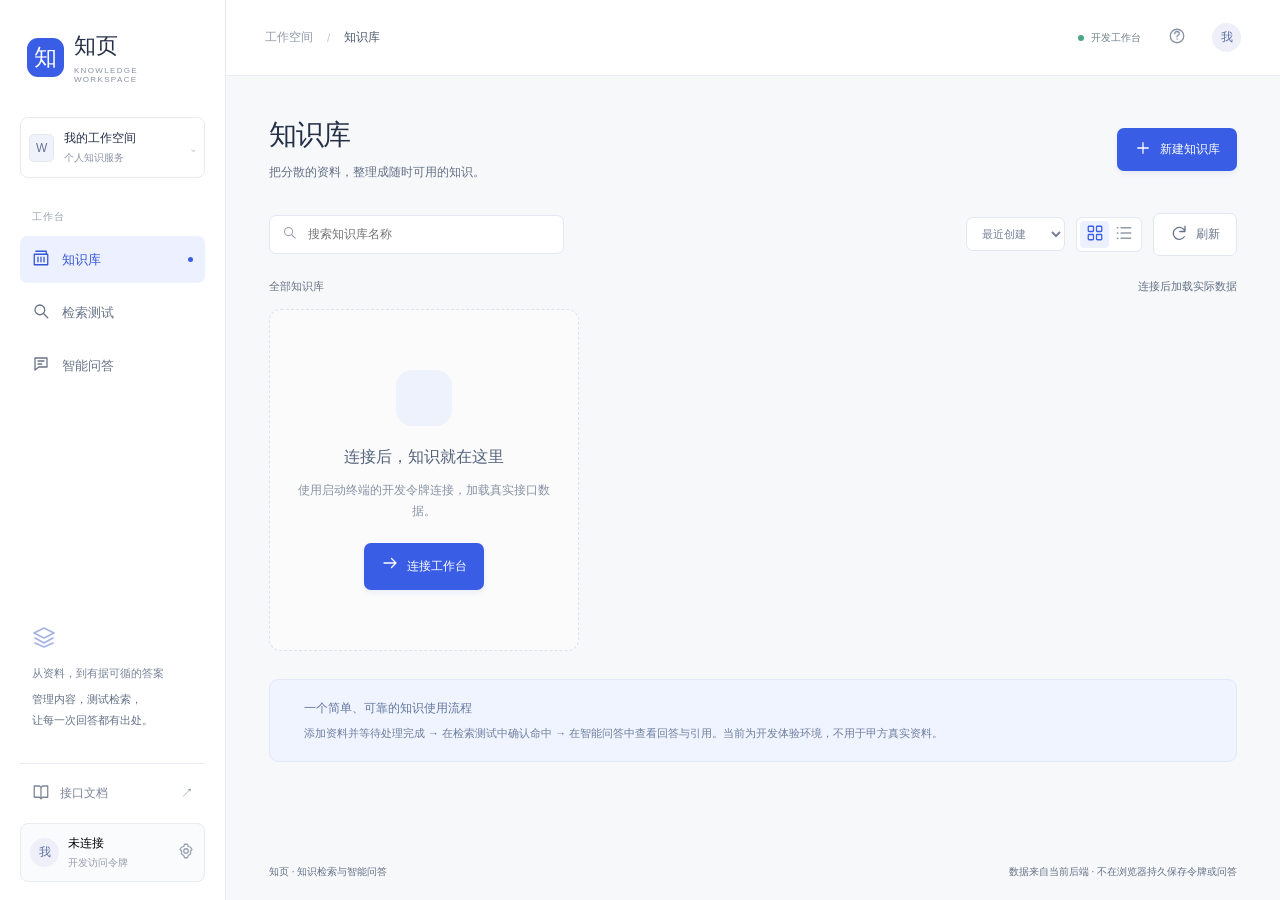
==== frontend/index.html @ 5c9e54ae "feat(infra): 交付真实模型本地体验与浏览器工作台 贯通隔离 API、独立 Worker、真实及离线模型模式和一键启动；复用现有 REST 提供轻量同源前端。锁定开发环境并增加完整性检查、进" ====
<!doctype html>
<html lang="zh-CN">
<head>
  <meta charset="utf-8">
  <meta name="viewport" content="width=device-width, initial-scale=1">
  <meta http-equiv="Content-Security-Policy" content="default-src 'self'; script-src 'self'; style-src 'self'; connect-src 'self'; img-src 'self' data:; object-src 'none'; base-uri 'none'; form-action 'self'">
  <title>知页 · 知识工作台</title>
  <link rel="stylesheet" href="./style.css">
  <script type="module" src="./app.mjs"></script>
</head>
<body>
  <a class="skip" href="#content">跳到主要内容</a>
  <aside class="sidebar">
    <a class="brand" href="#knowledge"><span class="brand-mark">知</span><span>知页<span class="brand-en">KNOWLEDGE WORKSPACE</span></span></a>
    <div class="workspace"><span class="workspace-mark">W</span><div>我的工作空间<small>个人知识服务</small></div><span class="workspace-arrow">⌄</span></div>
    <div class="nav-label">工作台</div>
    <nav aria-label="主导航">
      <button data-page="knowledge" class="nav-item active"><span data-icon="library"></span>知识库<span class="nav-dot"></span></button>
      <button data-page="search" class="nav-item"><span data-icon="search"></span>检索测试</button>
      <button data-page="chat" class="nav-item"><span data-icon="chat"></span>智能问答</button>
    </nav>
    <div class="sidebar-note"><span data-icon="layers"></span><strong>从资料，到有据可循的答案</strong><p>管理内容，测试检索，<br>让每一次回答都有出处。</p></div>
    <div class="sidebar-bottom"><a href="/docs" target="_blank" rel="noreferrer"><span data-icon="book"></span>接口文档<span>↗</span></a><button id="connection" class="account"><span class="avatar">我</span><span><strong id="connection-label">未连接</strong><small>开发访问令牌</small></span><span data-icon="settings"></span></button></div>
  </aside>
  <div class="shell">
    <header class="topbar"><div class="breadcrumb">工作空间<span>/</span><strong id="breadcrumb">知识库</strong></div><div class="topbar-right"><span class="dev-pill"><i></i>开发工作台</span><button id="help" class="icon-button" aria-label="使用说明"><span data-icon="help"></span></button><button id="top-connection" class="top-avatar" type="button" aria-label="连接或断开工作台">我</button></div></header>
    <main id="content" tabindex="-1"></main>
    <footer class="footer">知页 · 知识检索与智能问答<span>数据来自当前后端 · 不在浏览器持久保存令牌或问答</span></footer>
  </div>
  <div id="notice" role="status" aria-live="polite" hidden></div>
  <dialog id="connection-dialog" class="modal">
    <form id="connection-form"><div class="modal-heading"><span class="small-mark">知</span><button type="button" class="icon-button" data-close aria-label="关闭连接窗口">×</button></div><h2>连接你的知识工作台</h2><p class="muted">沿用后端开发令牌，不创建账号或新的身份。</p><label for="token">开发访问令牌</label><input id="token" type="password" autocomplete="off" placeholder="粘贴访问令牌，不含 Bearer 前缀" required><p class="field-hint">在启动终端输入 <code>/token</code> 获取本次开发令牌。令牌仅存在页面内存中，刷新后需重新连接。</p><p id="connect-error" class="error-text" role="alert"></p><button class="primary full" id="connect-submit">连接工作台<span>→</span></button><div class="security-note"><span data-icon="shield"></span>仅连接同源 API，不向其他网站传递令牌。</div></form>
  </dialog>
  <dialog id="action-dialog" class="modal"><form id="action-form"><div class="modal-heading"><h2 id="action-title"></h2><button type="button" data-close class="icon-button" aria-label="关闭操作窗口">×</button></div><p id="action-description" class="muted"></p><label for="action-input" id="action-label">知识库名称</label><input id="action-input" maxlength="200" autocomplete="off"><p id="action-error" role="alert" class="error-text"></p><div class="modal-actions"><button type="button" data-close class="secondary">取消</button><button id="action-submit" class="primary">确认</button></div></form></dialog>
  <dialog id="source-dialog" class="source-drawer"><header><div><span class="eyebrow">SOURCE EVIDENCE</span><h2>引用原文</h2></div><button type="button" class="icon-button" data-close aria-label="关闭引用原文">×</button></header><div id="source-content"></div></dialog>
</body>
</html>
---- frontend/style.css ----
:root{
  font-family:Inter,"Segoe UI","Microsoft YaHei",sans-serif;
  color:#253047;
  background:#f7f8fa;
  font-synthesis:none;
  --blue:#395de5;
  --muted:#647085;
  --line:#e8ebf1;
  --white:#fff;
  --radius:12px
}
*{
  box-sizing:border-box
}
body{
  margin:0;
  font-size:14px
}
button,input,textarea,select{
  font:inherit
}
button,a,input,select,textarea{
  -webkit-tap-highlight-color:transparent
}
button,a{
  touch-action:manipulation
}
button{
  cursor:pointer
}
button:disabled{
  cursor:not-allowed;
  opacity:.5
}
button{
  display:inline-flex;
  align-items:center;
  justify-content:center;
  gap:8px
}
button svg,a svg{
  width:18px;
  height:18px;
  flex-shrink:0
}
a{
  color:inherit;
  text-decoration:none
}
button:focus-visible,a:focus-visible,input:focus-visible,textarea:focus-visible,select:focus-visible{
  outline:3px solid #94aaff;
  outline-offset:3px
}
svg{
  stroke:currentColor;
  stroke-width:1.7;
  fill:none;
  stroke-linecap:round;
  stroke-linejoin:round
}
h1,h2,h3,p{
  margin-top:0
}
h1{
  font-size:28px;
  letter-spacing:-1px;
  line-height:1.4;
  margin-bottom:8px;
  font-weight:650
}
h2{
  font-size:21px;
  letter-spacing:-.4px
}
h3{
  font-size:16px;
  font-weight:600
}
small{
  font-size:12px
}
.muted{
  color:var(--muted);
  line-height:1.8
}
.eyebrow{
  color:#8b95a8;
  font-size:10px;
  letter-spacing:2px;
  font-weight:600
}
.sidebar{
  width:226px;
  position:fixed;
  inset:0 auto 0 0;
  background:#fff;
  border-right:1px solid var(--line);
  padding:31px 20px 18px;
  display:flex;
  flex-direction:column;
  z-index:3
}
.brand{
  display:flex;
  gap:10px;
  align-items:center;
  font-size:22px;
  font-weight:650;
  margin:0 7px 33px
}
.brand-mark,.small-mark{
  background:var(--blue);
  color:white;
  border-radius:11px;
  width:39px;
  height:39px;
  display:grid;
  place-items:center;
  font-size:23px
}
.brand-en{
  display:block;
  font-size:8px;
  letter-spacing:1.35px;
  color:#8992a3;
  margin-top:5px;
  font-weight:500
}
.workspace{
  display:flex;
  gap:10px;
  align-items:center;
  padding:12px 8px;
  border:1px solid var(--line);
  border-radius:8px;
  margin-bottom:32px;
  font-size:12px
}
.workspace-mark{
  background:#f0f2fb;
  border:1px solid #e5e8f2;
  padding:6px;
  color:#697596;
  border-radius:5px;
  font-size:12px
}
.workspace small{
  display:block;
  color:#8a93a3;
  font-size:10px;
  margin-top:4px
}
.workspace-arrow{
  margin-left:auto;
  color:#a0a7b4
}
.nav-label{
  color:#9ba2b0;
  font-size:10px;
  letter-spacing:1px;
  padding:0 12px;
  margin-bottom:12px
}
.nav-item{
  border:0;
  background:transparent;
  width:100%;
  justify-content:flex-start;
  color:#687287;
  border-radius:7px;
  padding:13px 12px;
  margin-bottom:6px;
  font-size:13px;
  gap:12px
}
.nav-item.active{
  background:#edf1ff;
  color:#3455d8;
  font-weight:600
}
.nav-item:hover{
  background:#f2f4fa
}
.nav-dot{
  margin-left:auto;
  width:5px;
  height:5px;
  border-radius:50%;
  background:var(--blue)
}
.nav-item:not(.active) .nav-dot{
  display:none
}
.sidebar-note{
  margin-top:auto;
  padding:25px 12px 32px;
  border-bottom:1px solid var(--line);
  color:#758197
}
.sidebar-note>span{
  display:block;
  color:#a4b3e4;
  margin-bottom:12px
}
.sidebar-note svg{
  width:24px;
  height:24px
}
.sidebar-note strong{
  font-size:11px;
  font-weight:500
}
.sidebar-note p{
  font-size:11px;
  line-height:1.9;
  margin:8px 0 0;
  color:#98a0af
}
.sidebar-bottom>a{
  display:flex;
  align-items:center;
  gap:10px;
  padding:19px 12px;
  font-size:12px;
  color:#7b8496
}
.sidebar-bottom>a>span:last-child{
  margin-left:auto
}
.account{
  border:1px solid var(--line);
  background:#fafbfc;
  border-radius:8px;
  width:100%;
  padding:11px 9px;
  gap:9px;
  text-align:left
}
.avatar,.top-avatar{
  width:29px;
  height:29px;
  border-radius:50%;
  background:#eeeff9;
  color:#6272a2;
  display:grid;
  place-items:center;
  font-size:12px
}
.account strong{
  display:block;
  font-size:12px;
  font-weight:500
}
.account small{
  display:block;
  font-size:10px;
  color:#969eac;
  margin-top:4px
}
.account>span:last-child{
  color:#98a1b1;
  margin-left:auto
}
.shell{
  margin-left:226px;
  min-height:100vh;
  display:flex;
  flex-direction:column
}
.topbar{
  height:76px;
  background:#fff;
  border-bottom:1px solid var(--line);
  display:flex;
  align-items:center;
  justify-content:space-between;
  padding:0 39px
}
.breadcrumb{
  display:flex;
  align-items:center;
  gap:14px;
  font-size:12px;
  color:#929aa9
}
.breadcrumb>span{
  color:#c3c9d2
}
.breadcrumb strong{
  font-weight:500;
  color:#4f5b70
}
.topbar-right{
  display:flex;
  align-items:center;
  gap:19px
}
.dev-pill{
  display:flex;
  align-items:center;
  gap:7px;
  font-size:10px;
  color:#71808a
}
.dev-pill i{
  height:6px;
  width:6px;
  background:#4ca587;
  border-radius:50%
}
.icon-button{
  border:0;
  background:transparent;
  width:33px;
  height:33px;
  border-radius:7px;
  color:#8490a3;
  font-size:23px
}
.icon-button:hover{
  background:#f1f3f9
}
#content{
  padding:39px 43px 30px;
  flex:1;
  min-width:0;
  outline:0
}
.footer{
  padding:17px 43px 21px;
  color:#a0a7b4;
  font-size:10px;
  display:flex;
  justify-content:space-between;
  gap:10px
}
.page-heading{
  display:flex;
  align-items:center;
  justify-content:space-between;
  gap:20px;
  margin-bottom:29px
}
.page-heading .muted{
  font-size:12px;
  margin:0
}
.primary,.secondary,.danger{
  border:1px solid transparent;
  border-radius:7px;
  padding:10px 16px;
  font-size:12px;
  font-weight:500;
  min-height:39px;
  white-space:nowrap
}
.primary{
  background:var(--blue);
  color:white;
  box-shadow:0 3px 5px #2e4cc212
}
.primary:hover{
  background:#294ad1
}
.secondary{
  background:white;
  border-color:#e2e6ef;
  color:#66718a
}
.secondary:hover{
  background:#f7f9fc
}
.danger{
  background:#c84343;
  color:white
}
.full{
  width:100%;
  justify-content:space-between
}
.toolbar{
  display:flex;
  align-items:center;
  gap:11px;
  margin-bottom:23px
}
.search-input{
  display:flex;
  align-items:center;
  gap:9px;
  background:white;
  border:1px solid #e3e7ef;
  border-radius:7px;
  padding:0 12px;
  height:39px;
  width:295px;
  color:#99a1b1
}
.search-input svg{
  width:15px;
  height:15px
}
.search-input input{
  border:0;
  outline:0;
  min-width:0;
  width:100%;
  font-size:12px;
  background:transparent;
  color:#33415b
}
.toolbar select{
  border:1px solid #e3e7ef;
  border-radius:7px;
  background:white;
  color:#798398;
  padding:9px 11px;
  font-size:11px
}
.toolbar-spacer{
  flex:1
}
.view-toggle{
  display:flex;
  background:white;
  border:1px solid #e4e8f0;
  border-radius:6px;
  padding:3px
}
.view-toggle button{
  border:0;
  background:transparent;
  border-radius:4px;
  color:#929baa;
  width:29px;
  height:27px
}
.view-toggle button.active{
  color:var(--blue);
  background:#edf1ff
}
.section-caption{
  display:flex;
  justify-content:space-between;
  font-size:11px;
  color:#9aa2af;
  margin-bottom:15px
}
.section-caption strong{
  font-weight:500;
  color:#6a7486
}
.card-grid{
  display:grid;
  grid-template-columns:repeat(3,minmax(0,1fr));
  gap:19px
}
.kb-card{
  background:#fff;
  border:1px solid #e5e8f0;
  border-radius:var(--radius);
  padding:22px 23px 16px;
  min-height:217px;
  transition:box-shadow .15s,border-color .15s;
  position:relative
}
.kb-card:hover{
  border-color:#bbc9f2;
  box-shadow:0 6px 20px #27395706
}
.card-top{
  display:flex;
  justify-content:space-between;
  margin-bottom:20px
}
.library-icon{
  display:grid;
  place-items:center;
  width:43px;
  height:43px;
  border-radius:11px;
  background:#edf2ff;
  color:#5575d9
}
.library-icon svg{
  width:22px;
  height:22px
}
.tone-1{
  background:#eff6f1;
  color:#729a83
}
.tone-2{
  background:#f8f1e7;
  color:#b9955b
}
.kb-card h3{
  margin-bottom:9px;
  line-height:1.6;
  overflow-wrap:anywhere;
  font-size:14px
}
.card-open{
  border:0;
  padding:0;
  background:transparent;
  color:inherit;
  text-align:left;
  justify-content:flex-start
}
.card-open:after{
  content:"";
  position:absolute;
  inset:0;
  border-radius:var(--radius)
}
.card-delete{
  position:relative;
  z-index:1
}
.kb-card p{
  color:#9aa2b0;
  font-size:11px;
  margin-bottom:22px
}
.card-foot{
  border-top:1px solid #f0f2f6;
  padding-top:14px;
  display:flex;
  justify-content:space-between;
  color:#9aa3b1;
  font-size:10px
}
.tag{
  color:#6b7ca8;
  background:#f1f4fb;
  border-radius:4px;
  padding:3px 6px;
  font-size:10px
}
.card-list{
  grid-template-columns:1fr
}
.card-list .kb-card{
  min-height:auto;
  padding:18px 24px;
  display:grid;
  grid-template-columns:50px 1fr 1fr;
  align-items:center;
  gap:20px
}
.card-list .card-top,.card-list h3,.card-list p{
  margin:0
}
.card-list .card-delete{
  position:absolute;
  right:15px;
  top:15px
}
.card-list .card-foot{
  border:0;
  gap:18px;
  padding:0 25px 0 0
}
.welcome-note{
  display:flex;
  align-items:flex-start;
  gap:14px;
  border:1px solid #e2e8fa;
  background:#f0f4ff;
  border-radius:9px;
  padding:17px 20px;
  margin-top:28px;
  color:#6e7e9f;
  font-size:11px;
  line-height:1.9
}
.welcome-note>span{
  color:#6483d9;
  margin-top:2px
}
.welcome-note strong{
  display:block;
  color:#63769e;
  font-size:12px;
  font-weight:500
}
.welcome-note p{
  margin:3px 0 0
}
.empty{
  border:1px dashed #dce2ed;
  border-radius:12px;
  padding:60px 22px;
  text-align:center;
  color:#8993a5;
  line-height:1.8;
  background:#ffffff75
}
.empty .empty-icon{
  width:56px;
  height:56px;
  display:grid;
  place-items:center;
  margin:0 auto 17px;
  background:#eef2fc;
  border-radius:16px;
  color:#8499d4
}
.empty h3{
  color:#53627a;
  margin:0 0 8px
}
.empty p{
  font-size:12px;
  margin:0 0 20px
}
.document-panel{
  background:white;
  border:1px solid var(--line);
  border-radius:10px;
  overflow:auto
}
.document-table{
  border-collapse:collapse;
  width:100%;
  text-align:left;
  min-width:650px
}
.document-table th{
  font-size:11px;
  color:#8791a1;
  background:#fafbfe;
  font-weight:500;
  padding:15px 19px;
  border-bottom:1px solid var(--line)
}
.document-table td{
  padding:20px 19px;
  border-bottom:1px solid #f0f2f6;
  font-size:12px;
  vertical-align:middle
}
.document-table tr:last-child td{
  border:0
}
.doc-name{
  display:flex;
  gap:12px;
  align-items:center
}
.file-icon{
  width:33px;
  height:38px;
  border:1px solid #e2e7f2;
  border-radius:6px;
  color:#7e90bb;
  display:grid;
  place-items:center;
  flex-shrink:0
}
.doc-name strong{
  display:block;
  max-width:260px;
  overflow-wrap:anywhere;
  font-size:12px;
  font-weight:500
}
.doc-name small{
  color:#a0a7b4;
  font-size:10px;
  display:block;
  margin-top:5px
}
.badge{
  display:inline-flex;
  align-items:center;
  gap:5px;
  border-radius:5px;
  padding:4px 7px;
  background:#eef7f3;
  color:#518b72;
  font-size:10px;
  white-space:nowrap
}
.badge i{
  width:4px;
  height:4px;
  border-radius:50%;
  background:currentColor
}
.badge.running,.badge.queued{
  background:#eef2ff;
  color:#617acc
}
.badge.failed{
  background:#fdf0ee;
  color:#c66c63
}
.badge.cancelled{
  color:#8e95a3;
  background:#f3f4f7
}
.row-actions{
  display:flex;
  gap:12px
}
.text-button{
  border:0;
  background:transparent;
  color:#6a7fae;
  font-size:11px;
  padding:4px
}
.text-button.danger-text{
  color:#b67b7b
}
.upload-zone{
  display:flex;
  align-items:center;
  justify-content:space-between;
  gap:15px;
  background:#fafbff;
  border:1px dashed #d8e0f4;
  border-radius:9px;
  padding:19px 22px;
  margin-bottom:22px
}
.upload-zone.dragging{
  background:#edf2ff;
  border-color:var(--blue)
}
.upload-zone p{
  margin:0;
  color:#8d97aa;
  font-size:11px;
  line-height:1.8
}
.upload-zone strong{
  display:block;
  color:#6c7c9a;
  font-size:12px;
  font-weight:500
}
.back-link{
  color:#8a96ad;
  border:0;
  background:transparent;
  font-size:11px;
  padding:0;
  margin-bottom:17px
}
.back-link svg{
  width:14px
}
.query-layout{
  display:grid;
  grid-template-columns:290px minmax(0,1fr);
  gap:24px
}
.config-panel{
  background:#fff;
  border:1px solid var(--line);
  border-radius:10px;
  padding:23px;
  height:fit-content
}
.config-panel h3{
  font-size:14px;
  margin-bottom:24px
}
.config-panel label{
  font-size:11px;
  color:#818da1;
  display:block;
  margin:20px 0 8px
}
.config-panel select{
  width:100%;
  background:#fafbfe;
  border:1px solid #e3e8f1;
  padding:10px;
  border-radius:6px;
  color:#566781;
  font-size:12px
}
.config-panel p{
  color:#939eb0;
  font-size:11px;
  line-height:1.9
}
.query-box{
  background:#fff;
  border:1px solid var(--line);
  border-radius:10px;
  padding:23px
}
.query-box textarea{
  width:100%;
  min-height:100px;
  resize:vertical;
  border:1px solid #e2e7ef;
  border-radius:6px;
  padding:12px;
  color:#46556d;
  line-height:1.7;
  margin-bottom:12px
}
.query-box .form-bottom{
  display:flex;
  justify-content:space-between;
  align-items:center;
  color:#9da5b4;
  font-size:10px
}
.result-card{
  background:white;
  border:1px solid var(--line);
  border-radius:9px;
  padding:20px 23px;
  margin-top:15px
}
.result-card header{
  display:flex;
  justify-content:space-between;
  gap:15px;
  align-items:center;
  margin-bottom:13px
}
.result-card p{
  white-space:pre-wrap;
  color:#78869e;
  line-height:1.9;
  font-size:12px;
  overflow-wrap:anywhere;
  margin:0
}
.result-score{
  color:#98a2b3;
  font-size:10px
}
.chat-page{
  max-width:950px;
  margin:auto
}
.chat-top{
  display:flex;
  justify-content:space-between;
  align-items:center;
  gap:20px
}
.chat-top select{
  border:1px solid #e2e7f1;
  background:white;
  border-radius:7px;
  padding:9px 13px;
  color:#687892;
  font-size:12px;
  max-width:300px
}
.chat-hero{
  padding:65px 0 35px;
  text-align:center
}
.chat-emblem{
  margin:auto auto 23px;
  width:58px;
  height:58px;
  background:linear-gradient(140deg,#edf1ff,#e1e9ff);
  border:1px solid #dfe7ff;
  border-radius:18px;
  display:grid;
  place-items:center;
  color:#5873d9;
  box-shadow:0 9px 30px #5975d511
}
.chat-emblem svg{
  width:30px;
  height:30px
}
.chat-hero h1{
  font-size:30px;
  color:#3a4863;
  letter-spacing:0;
  margin-bottom:14px
}
.chat-hero p{
  font-size:12px;
  color:#959eb0;
  line-height:1.9
}
.suggestions{
  display:grid;
  grid-template-columns:repeat(3,1fr);
  gap:13px;
  margin:25px auto 40px;
  max-width:780px
}
.suggestion{
  background:white;
  border:1px solid #e4e8f1;
  border-radius:9px;
  text-align:left;
  padding:17px;
  color:#7887a1;
  justify-content:flex-start;
  align-items:flex-start;
  line-height:1.8;
  font-size:11px
}
.suggestion:hover{
  border-color:#a8baf0
}
.suggestion svg{
  color:#9fafd5;
  width:16px;
  margin-top:3px
}
.chat-compose{
  background:white;
  border:1px solid #dce3f2;
  box-shadow:0 7px 27px #56658a06;
  border-radius:12px;
  padding:17px 18px
}
.chat-compose textarea{
  display:block;
  width:100%;
  border:0;
  resize:vertical;
  min-height:66px;
  outline:0;
  line-height:1.8;
  font-size:13px;
  color:#4b5c78
}
.chat-compose .form-bottom{
  display:flex;
  justify-content:space-between;
  align-items:center;
  font-size:10px;
  color:#9ca6b8
}
.chat-disclaimer{
  text-align:center;
  color:#a3abba;
  font-size:10px;
  margin:15px 0 30px;
  line-height:1.9
}
.message{
  margin:28px 0
}
.question-message{
  margin-left:auto;
  max-width:80%;
  width:fit-content;
  background:#eaf0ff;
  border-radius:10px 10px 2px 10px;
  padding:14px 18px;
  line-height:1.8;
  white-space:pre-wrap;
  overflow-wrap:anywhere;
  font-size:13px
}
.answer-message{
  background:white;
  border:1px solid var(--line);
  padding:23px;
  border-radius:10px;
  line-height:1.9;
  margin-top:20px;
  font-size:13px;
  overflow-wrap:anywhere
}
.answer-message header{
  display:flex;
  gap:10px;
  align-items:center;
  color:#647ba8;
  font-size:12px;
  margin-bottom:15px
}
.answer-body{
  white-space:pre-wrap;
  color:#54647e
}
.citations{
  display:flex;
  gap:8px;
  flex-wrap:wrap;
  margin-top:18px
}
.citation-chip{
  background:#f5f7fc;
  color:#7084ae;
  border:1px solid #e5eaf4;
  border-radius:6px;
  padding:7px 10px;
  font-size:10px;
  text-align:left
}
.warning{
  background:#fff8e9;
  border:1px solid #f0e3c9;
  color:#9f8146;
  font-size:11px;
  border-radius:7px;
  padding:12px 15px;
  margin-top:13px;
  line-height:1.8
}
.error-box{
  border:1px solid #f0dcd8;
  border-radius:9px;
  background:#fff8f7;
  color:#b36b62;
  padding:17px;
  font-size:12px;
  line-height:1.9
}
.error-box small{
  display:block;
  color:#a68f8a;
  font-size:10px;
  margin-top:8px
}
.spinner{
  width:15px;
  height:15px;
  border:2px solid #dce3f6;
  border-top-color:var(--blue);
  border-radius:50%;
  animation:spin .8s linear infinite;
  display:inline-block
}
@keyframes spin{
  to{
    transform:rotate(360deg)
  }
}
.loading{
  display:flex;
  align-items:center;
  gap:10px;
  padding:30px;
  color:#929eb2;
  font-size:12px
}
dialog{
  border:1px solid #e1e6f0;
  box-shadow:0 30px 100px #1e30482a;
  color:#384964
}
dialog::backdrop{
  background:#2236564d;
  backdrop-filter:blur(3px)
}
.modal{
  padding:30px;
  border-radius:15px;
  width:min(440px,calc(100% - 30px))
}
.modal h2{
  margin:0 0 12px;
  font-size:20px
}
.modal .muted{
  font-size:12px;
  margin-bottom:23px
}
.modal-heading{
  display:flex;
  justify-content:space-between;
  align-items:center;
  margin-bottom:22px
}
.modal-heading h2{
  margin:0
}
.modal label{
  display:block;
  font-size:12px;
  color:#6d7e97;
  margin-bottom:9px
}
.modal input{
  width:100%;
  border:1px solid #dce3ef;
  border-radius:7px;
  padding:12px;
  color:#53637c
}
.field-hint{
  font-size:11px;
  color:#96a0b0;
  line-height:1.9;
  margin:12px 0 0
}
.field-hint code{
  color:#6f83b2;
  background:#f2f5fc;
  padding:2px 4px;
  border-radius:3px
}
.error-text{
  color:#b66f65;
  font-size:12px;
  line-height:1.8
}
.security-note{
  border-top:1px solid var(--line);
  margin-top:22px;
  padding-top:17px;
  font-size:10px;
  color:#939fb2;
  display:flex;
  gap:7px;
  align-items:center
}
.security-note svg{
  width:13px;
  height:13px
}
.modal-actions{
  display:flex;
  justify-content:flex-end;
  gap:9px;
  margin-top:25px
}
.source-drawer{
  margin:0 0 0 auto;
  height:100dvh;
  max-height:100dvh;
  width:min(480px,100%);
  max-width:100%;
  border:0;
  border-left:1px solid var(--line);
  padding:30px 27px;
  border-radius:0
}
.source-drawer>header{
  display:flex;
  justify-content:space-between;
  align-items:center;
  border-bottom:1px solid var(--line);
  padding-bottom:20px;
  margin-bottom:23px
}
.source-drawer h2{
  margin:10px 0 0
}
.source-drawer h3{
  font-size:14px;
  overflow-wrap:anywhere;
  line-height:1.8
}
.source-text{
  white-space:pre-wrap;
  font-size:12px;
  line-height:2;
  color:#63728b;
  background:#f8faff;
  border:1px solid #e5eaf5;
  border-radius:8px;
  padding:20px;
  overflow-wrap:anywhere
}
.source-location{
  font-size:11px;
  color:#93a0b3;
  line-height:1.9;
  margin:12px 0 20px
}
#notice{
  position:fixed;
  bottom:30px;
  left:calc(50% + 90px);
  transform:translateX(-50%);
  z-index:10;
  background:#334560;
  color:white;
  font-size:12px;
  line-height:1.8;
  border-radius:8px;
  padding:13px 20px;
  box-shadow:0 4px 25px #25375322;
  max-width:75%;
  white-space:pre-wrap
}
.skip{
  position:fixed;
  left:20px;
  top:-100px;
  background:white;
  padding:10px;
  z-index:100
}
.skip:focus{
  top:10px
}
[hidden]{
  display:none!important
}
input[type=file]{
  display:none
}
@media(min-width:1550px){
  #content{
    padding-left:65px;
    padding-right:65px
  }
  .topbar,.footer{
    padding-left:65px;
    padding-right:65px
  }
  .card-grid{
    grid-template-columns:repeat(4,minmax(0,1fr))
  }
}
@media(max-width:1120px){
  .sidebar{
    width:198px;
    padding-left:15px;
    padding-right:15px
  }
  .shell{
    margin-left:198px
  }
  #content{
    padding:30px 25px
  }
  .topbar{
    padding:0 25px
  }
  .card-grid{
    grid-template-columns:repeat(2,minmax(0,1fr))
  }
  .query-layout{
    grid-template-columns:235px minmax(0,1fr)
  }
  .card-list{
    grid-template-columns:1fr
  }
  .footer{
    padding:15px 25px
  }
  .footer>span{
    display:none
  }
}
@media(max-width:760px){
  .sidebar{
    position:relative;
    width:100%;
    height:auto;
    padding:14px 17px;
    flex-direction:row;
    gap:15px;
    align-items:center;
    border-bottom:1px solid var(--line)
  }
  .brand{
    font-size:18px;
    margin:0
  }
  .brand-mark{
    width:32px;
    height:32px;
    font-size:19px
  }
  .brand-en,.workspace,.nav-label,.sidebar-note,.sidebar-bottom{
    display:none
  }
  .sidebar nav{
    display:flex;
    margin-left:auto;
    gap:5px
  }
  .nav-item{
    width:auto;
    font-size:11px;
    padding:9px;
    margin:0;
    gap:5px
  }
  .nav-item svg{
    width:15px
  }
  .nav-dot{
    display:none
  }
  .shell{
    margin:0
  }
  .topbar{
    height:57px;
    padding:0 20px
  }
  .topbar-right{
    gap:8px
  }
  .dev-pill{
    display:none
  }
  #content{
    padding:25px 19px
  }
  .page-heading{
    align-items:flex-start;
    gap:10px
  }
  .page-heading h1{
    font-size:23px
  }
  .page-heading .primary{
    font-size:11px;
    padding:9px
  }
  .toolbar{
    flex-wrap:wrap;
    gap:8px
  }
  .search-input{
    width:100%;
    flex:1;
    min-width:180px
  }
  .toolbar-spacer{
    display:none
  }
  .card-grid{
    grid-template-columns:1fr
  }
  .card-list .kb-card{
    grid-template-columns:45px 1fr
  }
  .card-list .card-foot{
    grid-column:2
  }
  .query-layout{
    grid-template-columns:1fr
  }
  .config-panel{
    padding:17px;
    display:flex;
    flex-wrap:wrap;
    align-items:center;
    gap:10px
  }
  .config-panel h3,.config-panel p{
    display:none
  }
  .config-panel label{
    margin:0
  }
  .config-panel select{
    width:auto;
    max-width:180px
  }
  .chat-hero{
    padding-top:43px
  }
  .chat-hero h1{
    font-size:24px
  }
  .suggestions{
    grid-template-columns:1fr;
    margin-top:15px;
    gap:8px
  }
  .suggestion{
    padding:12px
  }
  .chat-top select{
    max-width:185px
  }
  .upload-zone{
    flex-wrap:wrap;
    padding:16px
  }
  .footer{
    padding:15px 19px;
    font-size:9px
  }
  .welcome-note{
    margin-top:20px;
    padding:15px
  }
  .top-avatar{
    width:25px;
    height:25px;
    font-size:10px
  }
  .chat-compose .form-bottom>span{
    max-width:65%;
    line-height:1.8
  }
  #notice{
    left:50%;
    max-width:90%;
    width:max-content
  }
  .topbar .breadcrumb{
    gap:9px;
    font-size:11px
  }
}
@media(prefers-reduced-motion:reduce){
  *{
    animation:none!important;
    transition:none!important
  }
}
/* 小字号辅助信息也保持可读，装饰图标可继续使用浅色。 */
.footer,.field-hint,.section-caption,.kb-card p,.card-foot,.chat-hero p,
.chat-disclaimer,.result-score,.source-location,.doc-name small,
.query-box .form-bottom,.chat-compose .form-bottom,.sidebar-note p{
  color:#647187;
}
.text-button,.citation-chip{
  color:#526c9a;
}
.badge{
  color:#367159;
}
.badge.running,.badge.queued{
  color:#5065a9;
}
.badge.failed{
  color:#a94f46;
}
#source-dialog::backdrop{
  background:#23324a14;
  backdrop-filter:none;
}
.top-avatar{
  border:0;
}
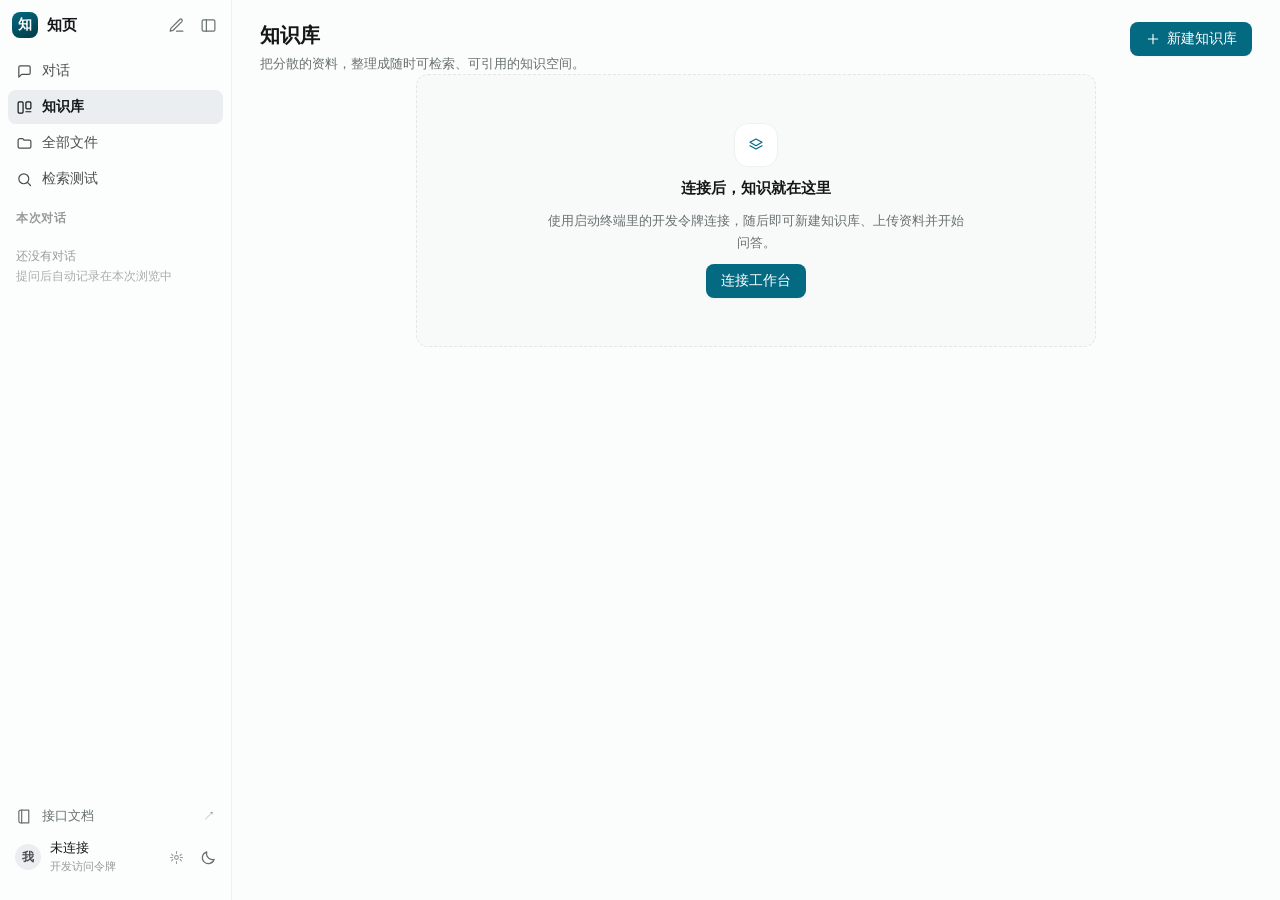
==== commit f4402e9b: "feat(ui): 工作台改版、分块结果视图与可选外部数据库 - 工作台按参照产品重做组件与视觉：CSS 变量与明暗主题、移动端导航栏、favicon；   交互拆分为 dom/scope/libra" ====
--- a/frontend/index.html
+++ b/frontend/index.html
@@ -1,37 +1,122 @@
 <!doctype html>
-<html lang="zh-CN">
+<html lang="zh-CN" data-theme="light">
 <head>
   <meta charset="utf-8">
   <meta name="viewport" content="width=device-width, initial-scale=1">
-  <meta http-equiv="Content-Security-Policy" content="default-src 'self'; script-src 'self'; style-src 'self'; connect-src 'self'; img-src 'self' data:; object-src 'none'; base-uri 'none'; form-action 'self'">
+  <meta http-equiv="Content-Security-Policy" content="default-src 'self'; script-src 'self'; style-src 'self'; connect-src 'self'; img-src 'self' data:; font-src 'self'; object-src 'none'; base-uri 'none'; form-action 'self'">
   <title>知页 · 知识工作台</title>
+  <link rel="icon" href="./favicon.svg" type="image/svg+xml">
   <link rel="stylesheet" href="./style.css">
   <script type="module" src="./app.mjs"></script>
 </head>
 <body>
   <a class="skip" href="#content">跳到主要内容</a>
-  <aside class="sidebar">
-    <a class="brand" href="#knowledge"><span class="brand-mark">知</span><span>知页<span class="brand-en">KNOWLEDGE WORKSPACE</span></span></a>
-    <div class="workspace"><span class="workspace-mark">W</span><div>我的工作空间<small>个人知识服务</small></div><span class="workspace-arrow">⌄</span></div>
-    <div class="nav-label">工作台</div>
-    <nav aria-label="主导航">
-      <button data-page="knowledge" class="nav-item active"><span data-icon="library"></span>知识库<span class="nav-dot"></span></button>
-      <button data-page="search" class="nav-item"><span data-icon="search"></span>检索测试</button>
-      <button data-page="chat" class="nav-item"><span data-icon="chat"></span>智能问答</button>
-    </nav>
-    <div class="sidebar-note"><span data-icon="layers"></span><strong>从资料，到有据可循的答案</strong><p>管理内容，测试检索，<br>让每一次回答都有出处。</p></div>
-    <div class="sidebar-bottom"><a href="/docs" target="_blank" rel="noreferrer"><span data-icon="book"></span>接口文档<span>↗</span></a><button id="connection" class="account"><span class="avatar">我</span><span><strong id="connection-label">未连接</strong><small>开发访问令牌</small></span><span data-icon="settings"></span></button></div>
-  </aside>
-  <div class="shell">
-    <header class="topbar"><div class="breadcrumb">工作空间<span>/</span><strong id="breadcrumb">知识库</strong></div><div class="topbar-right"><span class="dev-pill"><i></i>开发工作台</span><button id="help" class="icon-button" aria-label="使用说明"><span data-icon="help"></span></button><button id="top-connection" class="top-avatar" type="button" aria-label="连接或断开工作台">我</button></div></header>
-    <main id="content" tabindex="-1"></main>
-    <footer class="footer">知页 · 知识检索与智能问答<span>数据来自当前后端 · 不在浏览器持久保存令牌或问答</span></footer>
+
+  <div class="mobile-bar">
+    <button id="nav-toggle" class="icon-btn" type="button" aria-label="打开导航" data-icon="menu"></button>
+    <span class="mobile-title">知页</span>
+    <button id="mobile-new-chat" class="icon-btn" type="button" aria-label="新建对话" data-icon="pen"></button>
   </div>
+  <div class="scrim" id="scrim" hidden></div>
+
+  <div class="app" id="app">
+    <aside class="sidebar" id="sidebar" aria-label="工作台导航">
+      <div class="side-head">
+        <a class="brand" href="#knowledge" id="brand">
+          <span class="brand-mark" aria-hidden="true">知</span>
+          <span class="brand-text">知页</span>
+        </a>
+        <div class="side-head-actions">
+          <button class="icon-btn" id="new-chat" type="button" aria-label="新建对话" title="新建对话" data-icon="pen"></button>
+          <button class="icon-btn" id="collapse" type="button" aria-label="收起侧边栏" title="收起侧边栏" data-icon="panel"></button>
+        </div>
+      </div>
+
+      <nav class="nav" aria-label="主导航">
+        <button class="nav-item" type="button" data-page="chat"><span class="nav-icon" data-icon="chat"></span><span class="nav-text">对话</span></button>
+        <button class="nav-item" type="button" data-page="knowledge"><span class="nav-icon" data-icon="library"></span><span class="nav-text">知识库</span></button>
+        <button class="nav-item" type="button" data-page="files"><span class="nav-icon" data-icon="folder"></span><span class="nav-text">全部文件</span></button>
+        <button class="nav-item" type="button" data-page="search"><span class="nav-icon" data-icon="search"></span><span class="nav-text">检索测试</span></button>
+      </nav>
+
+      <div class="side-fill">
+        <section class="side-section" aria-label="本次对话">
+          <div class="side-section-head">
+            <span>本次对话</span>
+            <span class="side-count" id="session-count"></span>
+          </div>
+          <div class="session-list" id="session-list"></div>
+          <p class="side-empty" id="session-empty">还没有对话<br><span>提问后自动记录在本次浏览中</span></p>
+        </section>
+      </div>
+
+      <div class="side-foot">
+        <a class="side-link" href="/docs" target="_blank" rel="noreferrer">
+          <span class="nav-icon" data-icon="book"></span><span class="nav-text">接口文档</span><span class="side-link-arrow">↗</span>
+        </a>
+        <div class="user-row">
+          <button class="user-card" id="connection" type="button">
+            <span class="avatar" aria-hidden="true">我</span>
+            <span class="user-meta"><strong id="connection-label">未连接</strong><small>开发访问令牌</small></span>
+            <span class="user-cog" data-icon="settings" aria-hidden="true"></span>
+          </button>
+          <button class="icon-btn" id="theme-toggle" type="button" aria-label="切换深浅色" title="切换深浅色" data-icon="moon"></button>
+        </div>
+      </div>
+    </aside>
+
+    <main id="content" class="main" tabindex="-1"></main>
+  </div>
+
   <div id="notice" role="status" aria-live="polite" hidden></div>
-  <dialog id="connection-dialog" class="modal">
-    <form id="connection-form"><div class="modal-heading"><span class="small-mark">知</span><button type="button" class="icon-button" data-close aria-label="关闭连接窗口">×</button></div><h2>连接你的知识工作台</h2><p class="muted">沿用后端开发令牌，不创建账号或新的身份。</p><label for="token">开发访问令牌</label><input id="token" type="password" autocomplete="off" placeholder="粘贴访问令牌，不含 Bearer 前缀" required><p class="field-hint">在启动终端输入 <code>/token</code> 获取本次开发令牌。令牌仅存在页面内存中，刷新后需重新连接。</p><p id="connect-error" class="error-text" role="alert"></p><button class="primary full" id="connect-submit">连接工作台<span>→</span></button><div class="security-note"><span data-icon="shield"></span>仅连接同源 API，不向其他网站传递令牌。</div></form>
+
+  <dialog id="connection-dialog" class="modal" tabindex="-1">
+    <form id="connection-form" class="modal-card">
+      <div class="modal-head">
+        <div class="modal-title"><span class="modal-mark" aria-hidden="true">知</span><h2>连接知识工作台</h2></div>
+        <button type="button" class="icon-btn" data-close aria-label="关闭连接窗口" data-icon="x"></button>
+      </div>
+      <p class="modal-desc">沿用后端开发令牌，不创建账号或新的身份。</p>
+      <label class="field-label" for="token">开发访问令牌</label>
+      <input id="token" class="input" type="password" autocomplete="off" placeholder="粘贴访问令牌，不含 Bearer 前缀" required>
+      <p class="field-hint">在启动终端输入 <code>/token</code> 获取本次开发令牌。令牌只存在页面内存中，刷新后需要重新连接。</p>
+      <p id="connect-error" class="error-text" role="alert"></p>
+      <button class="btn primary full" id="connect-submit" type="submit">连接工作台</button>
+      <p class="modal-note"><span data-icon="shield"></span>仅连接同源 API，不向其他网站传递令牌。</p>
+    </form>
   </dialog>
-  <dialog id="action-dialog" class="modal"><form id="action-form"><div class="modal-heading"><h2 id="action-title"></h2><button type="button" data-close class="icon-button" aria-label="关闭操作窗口">×</button></div><p id="action-description" class="muted"></p><label for="action-input" id="action-label">知识库名称</label><input id="action-input" maxlength="200" autocomplete="off"><p id="action-error" role="alert" class="error-text"></p><div class="modal-actions"><button type="button" data-close class="secondary">取消</button><button id="action-submit" class="primary">确认</button></div></form></dialog>
-  <dialog id="source-dialog" class="source-drawer"><header><div><span class="eyebrow">SOURCE EVIDENCE</span><h2>引用原文</h2></div><button type="button" class="icon-button" data-close aria-label="关闭引用原文">×</button></header><div id="source-content"></div></dialog>
+
+  <dialog id="action-dialog" class="modal" tabindex="-1">
+    <form id="action-form" class="modal-card">
+      <div class="modal-head">
+        <h2 id="action-title"></h2>
+        <button type="button" class="icon-btn" data-close aria-label="关闭操作窗口" data-icon="x"></button>
+      </div>
+      <p id="action-description" class="modal-desc"></p>
+      <label class="field-label" id="action-label" for="action-input">知识库名称</label>
+      <input id="action-input" class="input" maxlength="200" autocomplete="off">
+      <p id="action-error" class="error-text" role="alert"></p>
+      <div class="modal-actions">
+        <button type="button" class="btn ghost" data-close>取消</button>
+        <button id="action-submit" class="btn primary" type="submit">确认</button>
+      </div>
+    </form>
+  </dialog>
+
+  <dialog id="source-dialog" class="drawer" tabindex="-1">
+    <header class="drawer-head">
+      <div><span class="eyebrow">引用原文</span><h2>证据片段</h2></div>
+      <button type="button" class="icon-btn" data-close aria-label="关闭引用原文" data-icon="x"></button>
+    </header>
+    <div class="drawer-body" id="source-content"></div>
+  </dialog>
+
+  <dialog id="chunks-dialog" class="drawer wide" tabindex="-1">
+    <header class="drawer-head">
+      <div><span class="eyebrow">分块视图</span><h2>分段结果</h2></div>
+      <button type="button" class="icon-btn" data-close aria-label="关闭分块结果" data-icon="x"></button>
+    </header>
+    <div class="drawer-body" id="chunks-content"></div>
+  </dialog>
 </body>
 </html>
--- a/frontend/style.css
+++ b/frontend/style.css
@@ -1,1439 +1,1716 @@
-:root{
-  font-family:Inter,"Segoe UI","Microsoft YaHei",sans-serif;
-  color:#253047;
-  background:#f7f8fa;
-  font-synthesis:none;
-  --blue:#395de5;
-  --muted:#647085;
-  --line:#e8ebf1;
-  --white:#fff;
-  --radius:12px
-}
-*{
-  box-sizing:border-box
-}
-body{
-  margin:0;
-  font-size:14px
-}
-button,input,textarea,select{
-  font:inherit
-}
-button,a,input,select,textarea{
-  -webkit-tap-highlight-color:transparent
-}
-button,a{
-  touch-action:manipulation
-}
-button{
-  cursor:pointer
-}
-button:disabled{
-  cursor:not-allowed;
-  opacity:.5
-}
-button{
-  display:inline-flex;
-  align-items:center;
-  justify-content:center;
-  gap:8px
-}
-button svg,a svg{
-  width:18px;
-  height:18px;
-  flex-shrink:0
-}
-a{
-  color:inherit;
-  text-decoration:none
-}
-button:focus-visible,a:focus-visible,input:focus-visible,textarea:focus-visible,select:focus-visible{
-  outline:3px solid #94aaff;
-  outline-offset:3px
-}
-svg{
-  stroke:currentColor;
-  stroke-width:1.7;
-  fill:none;
-  stroke-linecap:round;
-  stroke-linejoin:round
-}
-h1,h2,h3,p{
-  margin-top:0
-}
-h1{
-  font-size:28px;
-  letter-spacing:-1px;
-  line-height:1.4;
-  margin-bottom:8px;
-  font-weight:650
-}
-h2{
-  font-size:21px;
-  letter-spacing:-.4px
-}
-h3{
-  font-size:16px;
-  font-weight:600
-}
-small{
-  font-size:12px
-}
-.muted{
-  color:var(--muted);
-  line-height:1.8
-}
-.eyebrow{
-  color:#8b95a8;
-  font-size:10px;
-  letter-spacing:2px;
-  font-weight:600
-}
-.sidebar{
-  width:226px;
-  position:fixed;
-  inset:0 auto 0 0;
-  background:#fff;
-  border-right:1px solid var(--line);
-  padding:31px 20px 18px;
-  display:flex;
-  flex-direction:column;
-  z-index:3
-}
-.brand{
-  display:flex;
-  gap:10px;
-  align-items:center;
-  font-size:22px;
-  font-weight:650;
-  margin:0 7px 33px
-}
-.brand-mark,.small-mark{
-  background:var(--blue);
-  color:white;
-  border-radius:11px;
-  width:39px;
-  height:39px;
-  display:grid;
-  place-items:center;
-  font-size:23px
-}
-.brand-en{
-  display:block;
-  font-size:8px;
-  letter-spacing:1.35px;
-  color:#8992a3;
-  margin-top:5px;
-  font-weight:500
-}
-.workspace{
-  display:flex;
-  gap:10px;
-  align-items:center;
-  padding:12px 8px;
-  border:1px solid var(--line);
-  border-radius:8px;
-  margin-bottom:32px;
-  font-size:12px
-}
-.workspace-mark{
-  background:#f0f2fb;
-  border:1px solid #e5e8f2;
-  padding:6px;
-  color:#697596;
-  border-radius:5px;
-  font-size:12px
-}
-.workspace small{
-  display:block;
-  color:#8a93a3;
-  font-size:10px;
-  margin-top:4px
-}
-.workspace-arrow{
-  margin-left:auto;
-  color:#a0a7b4
-}
-.nav-label{
-  color:#9ba2b0;
-  font-size:10px;
-  letter-spacing:1px;
-  padding:0 12px;
-  margin-bottom:12px
-}
-.nav-item{
-  border:0;
-  background:transparent;
-  width:100%;
-  justify-content:flex-start;
-  color:#687287;
-  border-radius:7px;
-  padding:13px 12px;
-  margin-bottom:6px;
-  font-size:13px;
-  gap:12px
-}
-.nav-item.active{
-  background:#edf1ff;
-  color:#3455d8;
-  font-weight:600
-}
-.nav-item:hover{
-  background:#f2f4fa
-}
-.nav-dot{
-  margin-left:auto;
-  width:5px;
-  height:5px;
-  border-radius:50%;
-  background:var(--blue)
-}
-.nav-item:not(.active) .nav-dot{
-  display:none
-}
-.sidebar-note{
-  margin-top:auto;
-  padding:25px 12px 32px;
-  border-bottom:1px solid var(--line);
-  color:#758197
-}
-.sidebar-note>span{
-  display:block;
-  color:#a4b3e4;
-  margin-bottom:12px
-}
-.sidebar-note svg{
-  width:24px;
-  height:24px
-}
-.sidebar-note strong{
-  font-size:11px;
-  font-weight:500
-}
-.sidebar-note p{
-  font-size:11px;
-  line-height:1.9;
-  margin:8px 0 0;
-  color:#98a0af
-}
-.sidebar-bottom>a{
-  display:flex;
-  align-items:center;
-  gap:10px;
-  padding:19px 12px;
-  font-size:12px;
-  color:#7b8496
-}
-.sidebar-bottom>a>span:last-child{
-  margin-left:auto
-}
-.account{
-  border:1px solid var(--line);
-  background:#fafbfc;
-  border-radius:8px;
-  width:100%;
-  padding:11px 9px;
-  gap:9px;
-  text-align:left
-}
-.avatar,.top-avatar{
-  width:29px;
-  height:29px;
-  border-radius:50%;
-  background:#eeeff9;
-  color:#6272a2;
-  display:grid;
-  place-items:center;
-  font-size:12px
-}
-.account strong{
-  display:block;
-  font-size:12px;
-  font-weight:500
-}
-.account small{
-  display:block;
-  font-size:10px;
-  color:#969eac;
-  margin-top:4px
-}
-.account>span:last-child{
-  color:#98a1b1;
-  margin-left:auto
-}
-.shell{
-  margin-left:226px;
-  min-height:100vh;
-  display:flex;
-  flex-direction:column
-}
-.topbar{
-  height:76px;
-  background:#fff;
-  border-bottom:1px solid var(--line);
-  display:flex;
-  align-items:center;
-  justify-content:space-between;
-  padding:0 39px
-}
-.breadcrumb{
-  display:flex;
-  align-items:center;
-  gap:14px;
-  font-size:12px;
-  color:#929aa9
-}
-.breadcrumb>span{
-  color:#c3c9d2
-}
-.breadcrumb strong{
-  font-weight:500;
-  color:#4f5b70
-}
-.topbar-right{
-  display:flex;
-  align-items:center;
-  gap:19px
-}
-.dev-pill{
-  display:flex;
-  align-items:center;
-  gap:7px;
-  font-size:10px;
-  color:#71808a
-}
-.dev-pill i{
-  height:6px;
-  width:6px;
-  background:#4ca587;
-  border-radius:50%
-}
-.icon-button{
-  border:0;
-  background:transparent;
-  width:33px;
-  height:33px;
-  border-radius:7px;
-  color:#8490a3;
-  font-size:23px
-}
-.icon-button:hover{
-  background:#f1f3f9
-}
-#content{
-  padding:39px 43px 30px;
-  flex:1;
-  min-width:0;
-  outline:0
-}
-.footer{
-  padding:17px 43px 21px;
-  color:#a0a7b4;
-  font-size:10px;
-  display:flex;
-  justify-content:space-between;
-  gap:10px
-}
-.page-heading{
-  display:flex;
-  align-items:center;
-  justify-content:space-between;
-  gap:20px;
-  margin-bottom:29px
-}
-.page-heading .muted{
-  font-size:12px;
-  margin:0
-}
-.primary,.secondary,.danger{
-  border:1px solid transparent;
-  border-radius:7px;
-  padding:10px 16px;
-  font-size:12px;
-  font-weight:500;
-  min-height:39px;
-  white-space:nowrap
-}
-.primary{
-  background:var(--blue);
-  color:white;
-  box-shadow:0 3px 5px #2e4cc212
-}
-.primary:hover{
-  background:#294ad1
-}
-.secondary{
-  background:white;
-  border-color:#e2e6ef;
-  color:#66718a
-}
-.secondary:hover{
-  background:#f7f9fc
-}
-.danger{
-  background:#c84343;
-  color:white
-}
-.full{
-  width:100%;
-  justify-content:space-between
-}
-.toolbar{
-  display:flex;
-  align-items:center;
-  gap:11px;
-  margin-bottom:23px
-}
-.search-input{
-  display:flex;
-  align-items:center;
-  gap:9px;
-  background:white;
-  border:1px solid #e3e7ef;
-  border-radius:7px;
-  padding:0 12px;
-  height:39px;
-  width:295px;
-  color:#99a1b1
-}
-.search-input svg{
-  width:15px;
-  height:15px
-}
-.search-input input{
-  border:0;
-  outline:0;
-  min-width:0;
-  width:100%;
-  font-size:12px;
-  background:transparent;
-  color:#33415b
-}
-.toolbar select{
-  border:1px solid #e3e7ef;
-  border-radius:7px;
-  background:white;
-  color:#798398;
-  padding:9px 11px;
-  font-size:11px
-}
-.toolbar-spacer{
-  flex:1
-}
-.view-toggle{
-  display:flex;
-  background:white;
-  border:1px solid #e4e8f0;
-  border-radius:6px;
-  padding:3px
-}
-.view-toggle button{
-  border:0;
-  background:transparent;
-  border-radius:4px;
-  color:#929baa;
-  width:29px;
-  height:27px
-}
-.view-toggle button.active{
-  color:var(--blue);
-  background:#edf1ff
-}
-.section-caption{
-  display:flex;
-  justify-content:space-between;
-  font-size:11px;
-  color:#9aa2af;
-  margin-bottom:15px
-}
-.section-caption strong{
-  font-weight:500;
-  color:#6a7486
-}
-.card-grid{
-  display:grid;
-  grid-template-columns:repeat(3,minmax(0,1fr));
-  gap:19px
-}
-.kb-card{
-  background:#fff;
-  border:1px solid #e5e8f0;
-  border-radius:var(--radius);
-  padding:22px 23px 16px;
-  min-height:217px;
-  transition:box-shadow .15s,border-color .15s;
-  position:relative
-}
-.kb-card:hover{
-  border-color:#bbc9f2;
-  box-shadow:0 6px 20px #27395706
-}
-.card-top{
-  display:flex;
-  justify-content:space-between;
-  margin-bottom:20px
-}
-.library-icon{
-  display:grid;
-  place-items:center;
-  width:43px;
-  height:43px;
-  border-radius:11px;
-  background:#edf2ff;
-  color:#5575d9
-}
-.library-icon svg{
-  width:22px;
-  height:22px
-}
-.tone-1{
-  background:#eff6f1;
-  color:#729a83
-}
-.tone-2{
-  background:#f8f1e7;
-  color:#b9955b
-}
-.kb-card h3{
-  margin-bottom:9px;
-  line-height:1.6;
-  overflow-wrap:anywhere;
-  font-size:14px
-}
-.card-open{
-  border:0;
-  padding:0;
-  background:transparent;
-  color:inherit;
-  text-align:left;
-  justify-content:flex-start
-}
-.card-open:after{
-  content:"";
-  position:absolute;
-  inset:0;
-  border-radius:var(--radius)
-}
-.card-delete{
-  position:relative;
-  z-index:1
-}
-.kb-card p{
-  color:#9aa2b0;
-  font-size:11px;
-  margin-bottom:22px
-}
-.card-foot{
-  border-top:1px solid #f0f2f6;
-  padding-top:14px;
-  display:flex;
-  justify-content:space-between;
-  color:#9aa3b1;
-  font-size:10px
-}
-.tag{
-  color:#6b7ca8;
-  background:#f1f4fb;
-  border-radius:4px;
-  padding:3px 6px;
-  font-size:10px
-}
-.card-list{
-  grid-template-columns:1fr
-}
-.card-list .kb-card{
-  min-height:auto;
-  padding:18px 24px;
-  display:grid;
-  grid-template-columns:50px 1fr 1fr;
-  align-items:center;
-  gap:20px
-}
-.card-list .card-top,.card-list h3,.card-list p{
-  margin:0
-}
-.card-list .card-delete{
-  position:absolute;
-  right:15px;
-  top:15px
-}
-.card-list .card-foot{
-  border:0;
-  gap:18px;
-  padding:0 25px 0 0
-}
-.welcome-note{
-  display:flex;
-  align-items:flex-start;
-  gap:14px;
-  border:1px solid #e2e8fa;
-  background:#f0f4ff;
-  border-radius:9px;
-  padding:17px 20px;
-  margin-top:28px;
-  color:#6e7e9f;
-  font-size:11px;
-  line-height:1.9
-}
-.welcome-note>span{
-  color:#6483d9;
-  margin-top:2px
-}
-.welcome-note strong{
-  display:block;
-  color:#63769e;
-  font-size:12px;
-  font-weight:500
-}
-.welcome-note p{
-  margin:3px 0 0
-}
-.empty{
-  border:1px dashed #dce2ed;
-  border-radius:12px;
-  padding:60px 22px;
-  text-align:center;
-  color:#8993a5;
-  line-height:1.8;
-  background:#ffffff75
-}
-.empty .empty-icon{
-  width:56px;
-  height:56px;
-  display:grid;
-  place-items:center;
-  margin:0 auto 17px;
-  background:#eef2fc;
-  border-radius:16px;
-  color:#8499d4
-}
-.empty h3{
-  color:#53627a;
-  margin:0 0 8px
-}
-.empty p{
-  font-size:12px;
-  margin:0 0 20px
-}
-.document-panel{
-  background:white;
-  border:1px solid var(--line);
-  border-radius:10px;
-  overflow:auto
-}
-.document-table{
-  border-collapse:collapse;
-  width:100%;
-  text-align:left;
-  min-width:650px
-}
-.document-table th{
-  font-size:11px;
-  color:#8791a1;
-  background:#fafbfe;
-  font-weight:500;
-  padding:15px 19px;
-  border-bottom:1px solid var(--line)
-}
-.document-table td{
-  padding:20px 19px;
-  border-bottom:1px solid #f0f2f6;
-  font-size:12px;
-  vertical-align:middle
-}
-.document-table tr:last-child td{
-  border:0
-}
-.doc-name{
-  display:flex;
-  gap:12px;
-  align-items:center
-}
-.file-icon{
-  width:33px;
-  height:38px;
-  border:1px solid #e2e7f2;
-  border-radius:6px;
-  color:#7e90bb;
-  display:grid;
-  place-items:center;
-  flex-shrink:0
-}
-.doc-name strong{
-  display:block;
-  max-width:260px;
-  overflow-wrap:anywhere;
-  font-size:12px;
-  font-weight:500
-}
-.doc-name small{
-  color:#a0a7b4;
-  font-size:10px;
-  display:block;
-  margin-top:5px
-}
-.badge{
-  display:inline-flex;
-  align-items:center;
-  gap:5px;
-  border-radius:5px;
-  padding:4px 7px;
-  background:#eef7f3;
-  color:#518b72;
-  font-size:10px;
-  white-space:nowrap
-}
-.badge i{
-  width:4px;
-  height:4px;
-  border-radius:50%;
-  background:currentColor
-}
-.badge.running,.badge.queued{
-  background:#eef2ff;
-  color:#617acc
-}
-.badge.failed{
-  background:#fdf0ee;
-  color:#c66c63
-}
-.badge.cancelled{
-  color:#8e95a3;
-  background:#f3f4f7
-}
-.row-actions{
-  display:flex;
-  gap:12px
-}
-.text-button{
-  border:0;
-  background:transparent;
-  color:#6a7fae;
-  font-size:11px;
-  padding:4px
-}
-.text-button.danger-text{
-  color:#b67b7b
-}
-.upload-zone{
-  display:flex;
-  align-items:center;
-  justify-content:space-between;
-  gap:15px;
-  background:#fafbff;
-  border:1px dashed #d8e0f4;
-  border-radius:9px;
-  padding:19px 22px;
-  margin-bottom:22px
-}
-.upload-zone.dragging{
-  background:#edf2ff;
-  border-color:var(--blue)
-}
-.upload-zone p{
-  margin:0;
-  color:#8d97aa;
-  font-size:11px;
-  line-height:1.8
-}
-.upload-zone strong{
-  display:block;
-  color:#6c7c9a;
-  font-size:12px;
-  font-weight:500
-}
-.back-link{
-  color:#8a96ad;
-  border:0;
-  background:transparent;
-  font-size:11px;
-  padding:0;
-  margin-bottom:17px
-}
-.back-link svg{
-  width:14px
-}
-.query-layout{
-  display:grid;
-  grid-template-columns:290px minmax(0,1fr);
-  gap:24px
-}
-.config-panel{
-  background:#fff;
-  border:1px solid var(--line);
-  border-radius:10px;
-  padding:23px;
-  height:fit-content
-}
-.config-panel h3{
-  font-size:14px;
-  margin-bottom:24px
-}
-.config-panel label{
-  font-size:11px;
-  color:#818da1;
-  display:block;
-  margin:20px 0 8px
-}
-.config-panel select{
-  width:100%;
-  background:#fafbfe;
-  border:1px solid #e3e8f1;
-  padding:10px;
-  border-radius:6px;
-  color:#566781;
-  font-size:12px
-}
-.config-panel p{
-  color:#939eb0;
-  font-size:11px;
-  line-height:1.9
-}
-.query-box{
-  background:#fff;
-  border:1px solid var(--line);
-  border-radius:10px;
-  padding:23px
-}
-.query-box textarea{
-  width:100%;
-  min-height:100px;
-  resize:vertical;
-  border:1px solid #e2e7ef;
-  border-radius:6px;
-  padding:12px;
-  color:#46556d;
-  line-height:1.7;
-  margin-bottom:12px
-}
-.query-box .form-bottom{
-  display:flex;
-  justify-content:space-between;
-  align-items:center;
-  color:#9da5b4;
-  font-size:10px
-}
-.result-card{
-  background:white;
-  border:1px solid var(--line);
-  border-radius:9px;
-  padding:20px 23px;
-  margin-top:15px
-}
-.result-card header{
-  display:flex;
-  justify-content:space-between;
-  gap:15px;
-  align-items:center;
-  margin-bottom:13px
-}
-.result-card p{
-  white-space:pre-wrap;
-  color:#78869e;
-  line-height:1.9;
-  font-size:12px;
-  overflow-wrap:anywhere;
-  margin:0
-}
-.result-score{
-  color:#98a2b3;
-  font-size:10px
-}
-.chat-page{
-  max-width:950px;
-  margin:auto
-}
-.chat-top{
-  display:flex;
-  justify-content:space-between;
-  align-items:center;
-  gap:20px
-}
-.chat-top select{
-  border:1px solid #e2e7f1;
-  background:white;
-  border-radius:7px;
-  padding:9px 13px;
-  color:#687892;
-  font-size:12px;
-  max-width:300px
-}
-.chat-hero{
-  padding:65px 0 35px;
-  text-align:center
-}
-.chat-emblem{
-  margin:auto auto 23px;
-  width:58px;
-  height:58px;
-  background:linear-gradient(140deg,#edf1ff,#e1e9ff);
-  border:1px solid #dfe7ff;
-  border-radius:18px;
-  display:grid;
-  place-items:center;
-  color:#5873d9;
-  box-shadow:0 9px 30px #5975d511
-}
-.chat-emblem svg{
-  width:30px;
-  height:30px
-}
-.chat-hero h1{
-  font-size:30px;
-  color:#3a4863;
-  letter-spacing:0;
-  margin-bottom:14px
-}
-.chat-hero p{
-  font-size:12px;
-  color:#959eb0;
-  line-height:1.9
-}
-.suggestions{
-  display:grid;
-  grid-template-columns:repeat(3,1fr);
-  gap:13px;
-  margin:25px auto 40px;
-  max-width:780px
-}
-.suggestion{
-  background:white;
-  border:1px solid #e4e8f1;
-  border-radius:9px;
-  text-align:left;
-  padding:17px;
-  color:#7887a1;
-  justify-content:flex-start;
-  align-items:flex-start;
-  line-height:1.8;
-  font-size:11px
-}
-.suggestion:hover{
-  border-color:#a8baf0
-}
-.suggestion svg{
-  color:#9fafd5;
-  width:16px;
-  margin-top:3px
-}
-.chat-compose{
-  background:white;
-  border:1px solid #dce3f2;
-  box-shadow:0 7px 27px #56658a06;
-  border-radius:12px;
-  padding:17px 18px
-}
-.chat-compose textarea{
-  display:block;
-  width:100%;
-  border:0;
-  resize:vertical;
-  min-height:66px;
-  outline:0;
-  line-height:1.8;
-  font-size:13px;
-  color:#4b5c78
-}
-.chat-compose .form-bottom{
-  display:flex;
-  justify-content:space-between;
-  align-items:center;
-  font-size:10px;
-  color:#9ca6b8
-}
-.chat-disclaimer{
-  text-align:center;
-  color:#a3abba;
-  font-size:10px;
-  margin:15px 0 30px;
-  line-height:1.9
-}
-.message{
-  margin:28px 0
-}
-.question-message{
-  margin-left:auto;
-  max-width:80%;
-  width:fit-content;
-  background:#eaf0ff;
-  border-radius:10px 10px 2px 10px;
-  padding:14px 18px;
-  line-height:1.8;
-  white-space:pre-wrap;
-  overflow-wrap:anywhere;
-  font-size:13px
-}
-.answer-message{
-  background:white;
-  border:1px solid var(--line);
-  padding:23px;
-  border-radius:10px;
-  line-height:1.9;
-  margin-top:20px;
-  font-size:13px;
-  overflow-wrap:anywhere
-}
-.answer-message header{
-  display:flex;
-  gap:10px;
-  align-items:center;
-  color:#647ba8;
-  font-size:12px;
-  margin-bottom:15px
-}
-.answer-body{
-  white-space:pre-wrap;
-  color:#54647e
-}
-.citations{
-  display:flex;
-  gap:8px;
-  flex-wrap:wrap;
-  margin-top:18px
-}
-.citation-chip{
-  background:#f5f7fc;
-  color:#7084ae;
-  border:1px solid #e5eaf4;
-  border-radius:6px;
-  padding:7px 10px;
-  font-size:10px;
-  text-align:left
-}
-.warning{
-  background:#fff8e9;
-  border:1px solid #f0e3c9;
-  color:#9f8146;
-  font-size:11px;
-  border-radius:7px;
-  padding:12px 15px;
-  margin-top:13px;
-  line-height:1.8
-}
-.error-box{
-  border:1px solid #f0dcd8;
-  border-radius:9px;
-  background:#fff8f7;
-  color:#b36b62;
-  padding:17px;
-  font-size:12px;
-  line-height:1.9
-}
-.error-box small{
-  display:block;
-  color:#a68f8a;
-  font-size:10px;
-  margin-top:8px
-}
-.spinner{
-  width:15px;
-  height:15px;
-  border:2px solid #dce3f6;
-  border-top-color:var(--blue);
-  border-radius:50%;
-  animation:spin .8s linear infinite;
-  display:inline-block
-}
-@keyframes spin{
-  to{
-    transform:rotate(360deg)
+/* ==========================================================================
+   知页 · 设计令牌
+   参考 Yuxi 的配色与密度：teal 主色、暖金辅助色、中性灰阶、小圆角、轻阴影。
+   ========================================================================== */
+:root {
+  --font: -apple-system, BlinkMacSystemFont, "Noto Sans SC", "HarmonyOS Sans SC",
+    "Segoe UI", "Roboto", "Helvetica Neue", Arial, sans-serif;
+  --mono: "SFMono-Regular", "JetBrains Mono", Consolas, "Liberation Mono", monospace;
+
+  --r-xs: 4px;
+  --r-sm: 6px;
+  --r-md: 8px;
+  --r-lg: 12px;
+  --r-xl: 16px;
+  --r-pill: 999px;
+
+  --bg: #fbfcfc;
+  --bg-sidebar: #fcfefe;
+  --surface: #ffffff;
+  --surface-subtle: #f8fafa;
+  --surface-hover: #f3f6f6;
+  --surface-active: #eaeef0;
+
+  --border: #e2e6e6;
+  --border-soft: #eef1f1;
+
+  --text: #141717;
+  --text-2: #4c4d4d;
+  --text-3: #697070;
+  --text-4: #979999;
+
+  --accent: #046a82;
+  --accent-strong: #035065;
+  --accent-ink: #023944;
+  --accent-soft: #e1f6fb;
+  --accent-line: #a3d8e8;
+
+  --gold: #a97e2b;
+  --gold-soft: #faf3e2;
+
+  --success: #389e0d;
+  --success-soft: #f0f9eb;
+  --info: #096dd9;
+  --info-soft: #eaf4ff;
+  --warn: #b97708;
+  --warn-soft: #fffbe6;
+  --danger: #cf1322;
+  --danger-soft: #fff2f0;
+
+  --toast-bg: #141717;
+  --toast-ink: #ffffff;
+  --scrim: rgba(10, 20, 22, 0.32);
+
+  --sh-1: 0 1px 2px rgba(4, 20, 24, 0.04);
+  --sh-2: 0 4px 14px rgba(4, 20, 24, 0.07);
+  --sh-3: 0 12px 34px rgba(4, 20, 24, 0.12);
+  --sh-pop: 0 10px 30px rgba(4, 20, 24, 0.14), 0 1px 4px rgba(4, 20, 24, 0.06);
+
+  --sidebar-w: 232px;
+  --sidebar-rail: 56px;
+  --chat-max: 812px;
+  --page-max: 1240px;
+}
+
+html[data-theme="dark"] {
+  --bg: #0d1011;
+  --bg-sidebar: #0a0d0e;
+  --surface: #141819;
+  --surface-subtle: #181d1e;
+  --surface-hover: #1d2425;
+  --surface-active: #242c2d;
+
+  --border: #2a3233;
+  --border-soft: #1f2627;
+
+  --text: #e7ebeb;
+  --text-2: #b6bdbc;
+  --text-3: #8d9595;
+  --text-4: #6b7373;
+
+  --accent: #5faec2;
+  --accent-strong: #82c3d6;
+  --accent-ink: #d9f1f8;
+  --accent-soft: #12323b;
+  --accent-line: #1d4d5b;
+
+  --gold: #d4ac5f;
+  --gold-soft: #2a2416;
+
+  --success: #6fbf4a;
+  --success-soft: #172514;
+  --info: #5aa2f0;
+  --info-soft: #12202f;
+  --warn: #d4ac5f;
+  --warn-soft: #26200f;
+  --danger: #ff7875;
+  --danger-soft: #2b1616;
+
+  --toast-bg: #e7ebeb;
+  --toast-ink: #141717;
+  --scrim: rgba(0, 0, 0, 0.55);
+
+  --sh-1: 0 1px 2px rgba(0, 0, 0, 0.3);
+  --sh-2: 0 4px 14px rgba(0, 0, 0, 0.35);
+  --sh-3: 0 12px 34px rgba(0, 0, 0, 0.45);
+  --sh-pop: 0 10px 30px rgba(0, 0, 0, 0.5), 0 1px 4px rgba(0, 0, 0, 0.3);
+}
+
+/* ==========================================================================
+   基础
+   ========================================================================== */
+*,
+*::before,
+*::after { box-sizing: border-box; }
+
+html, body { height: 100%; }
+
+body {
+  margin: 0;
+  font-family: var(--font);
+  font-size: 14px;
+  line-height: 1.55;
+  color: var(--text);
+  background: var(--bg);
+  -webkit-font-smoothing: antialiased;
+  text-rendering: optimizeLegibility;
+}
+
+h1, h2, h3, h4, p, figure { margin: 0; }
+button, input, select, textarea { font: inherit; color: inherit; }
+button { cursor: pointer; }
+a { color: inherit; text-decoration: none; }
+code {
+  font-family: var(--mono);
+  font-size: 0.9em;
+  padding: 1px 5px;
+  border-radius: var(--r-xs);
+  background: var(--surface-active);
+  color: var(--text-2);
+}
+
+svg { display: block; flex: 0 0 auto; width: 16px; height: 16px; }
+[hidden] { display: none !important; }
+
+::selection { background: var(--accent-line); color: var(--accent-ink); }
+
+* { scrollbar-width: thin; scrollbar-color: var(--border) transparent; }
+::-webkit-scrollbar { width: 8px; height: 8px; }
+::-webkit-scrollbar-thumb { background: var(--border); border-radius: 4px; }
+::-webkit-scrollbar-thumb:hover { background: var(--text-4); }
+::-webkit-scrollbar-track { background: transparent; }
+
+:focus-visible {
+  outline: 2px solid var(--accent);
+  outline-offset: 2px;
+  border-radius: var(--r-sm);
+}
+
+.skip {
+  position: absolute;
+  left: 12px;
+  top: -48px;
+  z-index: 200;
+  padding: 8px 14px;
+  border-radius: var(--r-md);
+  background: var(--accent);
+  color: #fff;
+  transition: top 0.16s ease;
+}
+.skip:focus { top: 12px; }
+
+.muted { color: var(--text-3); }
+.tiny { font-size: 12px; }
+.sr-only {
+  position: absolute;
+  width: 1px; height: 1px;
+  padding: 0; margin: -1px;
+  overflow: hidden;
+  clip: rect(0 0 0 0);
+  white-space: nowrap;
+  border: 0;
+}
+
+/* ==========================================================================
+   按钮与表单控件
+   ========================================================================== */
+.btn {
+  display: inline-flex;
+  align-items: center;
+  justify-content: center;
+  gap: 6px;
+  height: 34px;
+  padding: 0 14px;
+  border: 1px solid transparent;
+  border-radius: var(--r-md);
+  font-size: 13.5px;
+  font-weight: 550;
+  line-height: 1;
+  white-space: nowrap;
+  background: transparent;
+  color: var(--text-2);
+  transition: background-color 0.16s ease, border-color 0.16s ease, color 0.16s ease,
+    box-shadow 0.16s ease;
+}
+.btn svg { width: 16px; height: 16px; }
+.btn:disabled { opacity: 0.45; cursor: not-allowed; }
+
+.btn.primary { background: var(--accent); color: #fff; box-shadow: var(--sh-1); }
+.btn.primary:hover:not(:disabled) { background: var(--accent-strong); }
+html[data-theme="dark"] .btn.primary { color: #06202a; }
+
+.btn.ghost {
+  background: var(--surface);
+  border-color: var(--border);
+  color: var(--text-2);
+}
+.btn.ghost:hover:not(:disabled) {
+  border-color: var(--text-4);
+  color: var(--text);
+  background: var(--surface-subtle);
+}
+
+.btn.quiet { height: 30px; padding: 0 10px; color: var(--text-3); }
+.btn.quiet:hover:not(:disabled) { background: var(--surface-hover); color: var(--text); }
+
+.btn.danger { background: var(--danger); color: #fff; }
+html[data-theme="dark"] .btn.danger { color: #2b0b0b; }
+
+.btn.full { width: 100%; height: 40px; font-size: 14px; }
+
+.icon-btn {
+  display: inline-flex;
+  align-items: center;
+  justify-content: center;
+  width: 30px;
+  height: 30px;
+  padding: 0;
+  border: 0;
+  border-radius: var(--r-md);
+  background: transparent;
+  color: var(--text-3);
+  transition: background-color 0.16s ease, color 0.16s ease;
+}
+.icon-btn svg { width: 17px; height: 17px; }
+.icon-btn:hover { background: var(--surface-hover); color: var(--text); }
+
+.input {
+  width: 100%;
+  height: 38px;
+  padding: 0 12px;
+  border: 1px solid var(--border);
+  border-radius: var(--r-md);
+  background: var(--surface);
+  color: var(--text);
+  font-size: 14px;
+  transition: border-color 0.16s ease, box-shadow 0.16s ease;
+}
+.input::placeholder { color: var(--text-4); }
+.input:focus {
+  outline: none;
+  border-color: var(--accent);
+  box-shadow: 0 0 0 3px var(--accent-soft);
+}
+
+select.input {
+  appearance: none;
+  padding-right: 28px;
+  background-image: linear-gradient(45deg, transparent 50%, currentColor 50%),
+    linear-gradient(135deg, currentColor 50%, transparent 50%);
+  background-position: calc(100% - 15px) 16px, calc(100% - 10px) 16px;
+  background-size: 5px 5px, 5px 5px;
+  background-repeat: no-repeat;
+  cursor: pointer;
+}
+
+.field-label {
+  display: block;
+  margin: 14px 0 6px;
+  font-size: 12.5px;
+  font-weight: 550;
+  color: var(--text-2);
+}
+.field-hint { margin-top: 8px; font-size: 12px; line-height: 1.6; color: var(--text-4); }
+.error-text {
+  margin: 8px 0 0;
+  font-size: 12.5px;
+  line-height: 1.6;
+  color: var(--danger);
+  white-space: pre-wrap;
+}
+.error-text:empty { display: none; }
+.warning-text {
+  margin: 8px 0 0;
+  font-size: 12.5px;
+  line-height: 1.6;
+  color: var(--warn);
+}
+
+/* ==========================================================================
+   应用骨架
+   ========================================================================== */
+.app {
+  display: flex;
+  height: 100dvh;
+  overflow: hidden;
+  background: var(--bg);
+}
+
+.sidebar {
+  position: relative;
+  display: flex;
+  flex-direction: column;
+  flex: 0 0 var(--sidebar-w);
+  width: var(--sidebar-w);
+  background: var(--bg-sidebar);
+  border-right: 1px solid var(--border-soft);
+  user-select: none;
+  overflow: hidden;
+  transition: width 0.18s ease, flex-basis 0.18s ease;
+  z-index: 30;
+}
+
+.side-head {
+  display: flex;
+  align-items: center;
+  justify-content: space-between;
+  gap: 6px;
+  height: 38px;
+  margin-top: 6px;
+  padding: 0 8px;
+}
+
+.brand {
+  display: flex;
+  align-items: center;
+  gap: 9px;
+  min-width: 0;
+  padding: 0 4px;
+  border-radius: var(--r-md);
+}
+.brand-mark {
+  display: grid;
+  place-items: center;
+  width: 26px;
+  height: 26px;
+  flex: 0 0 26px;
+  border-radius: 8px;
+  background: linear-gradient(150deg, var(--accent), var(--accent-ink));
+  color: #fff;
+  font-size: 14px;
+  font-weight: 650;
+  letter-spacing: 0.02em;
+}
+html[data-theme="dark"] .brand-mark { color: #06202a; }
+.brand-text {
+  font-size: 15px;
+  font-weight: 650;
+  letter-spacing: 0.01em;
+  color: var(--text);
+  white-space: nowrap;
+  overflow: hidden;
+}
+
+.side-head-actions { display: inline-flex; align-items: center; gap: 2px; }
+
+.nav {
+  display: flex;
+  flex-direction: column;
+  gap: 2px;
+  margin-top: 10px;
+  padding: 0 8px;
+}
+
+.nav-item {
+  display: flex;
+  align-items: center;
+  gap: 9px;
+  width: 100%;
+  height: 34px;
+  padding: 0 8px;
+  border: 0;
+  border-radius: var(--r-md);
+  background: transparent;
+  color: var(--text-2);
+  font-size: 13.5px;
+  font-weight: 500;
+  text-align: left;
+  transition: background-color 0.16s ease, color 0.16s ease;
+}
+.nav-item:hover { background: var(--surface-hover); color: var(--text); }
+.nav-item.active { background: var(--surface-active); color: var(--text); font-weight: 600; }
+.nav-icon { display: inline-flex; align-items: center; justify-content: center; width: 17px; height: 17px; color: currentColor; }
+.nav-icon svg { width: 17px; height: 17px; }
+.nav-text {
+  min-width: 0;
+  overflow: hidden;
+  text-overflow: ellipsis;
+  white-space: nowrap;
+}
+
+.side-fill {
+  display: flex;
+  flex-direction: column;
+  flex: 1 1 0;
+  min-height: 0;
+  margin-top: 14px;
+  overflow: hidden;
+}
+
+.side-section { display: flex; flex-direction: column; min-height: 0; padding: 0 8px; }
+.side-section-head {
+  display: flex;
+  align-items: center;
+  justify-content: space-between;
+  padding: 0 8px 6px;
+  font-size: 11.5px;
+  font-weight: 600;
+  letter-spacing: 0.06em;
+  color: var(--text-4);
+}
+.side-count { font-size: 11px; font-weight: 500; letter-spacing: 0; }
+
+.session-list {
+  display: flex;
+  flex-direction: column;
+  gap: 1px;
+  overflow-y: auto;
+  padding-bottom: 8px;
+}
+
+.session-item {
+  display: flex;
+  align-items: center;
+  gap: 8px;
+  height: 32px;
+  padding: 0 8px;
+  border: 0;
+  border-radius: var(--r-md);
+  background: transparent;
+  color: var(--text-2);
+  font-size: 13px;
+  text-align: left;
+  transition: background-color 0.16s ease, color 0.16s ease;
+}
+.session-item span {
+  overflow: hidden;
+  text-overflow: ellipsis;
+  white-space: nowrap;
+}
+.session-item svg { width: 14px; height: 14px; color: var(--text-4); }
+.session-item:hover { background: var(--surface-hover); color: var(--text); }
+.session-item.active { background: var(--surface-active); color: var(--text); font-weight: 550; }
+.session-item .dot { width: 5px; height: 5px; border-radius: 50%; background: var(--accent); flex: 0 0 5px; }
+
+.side-empty {
+  padding: 4px 8px 8px;
+  font-size: 12px;
+  line-height: 1.7;
+  color: var(--text-4);
+}
+.side-empty span { color: var(--text-4); opacity: 0.8; }
+
+.side-foot {
+  flex: 0 0 auto;
+  margin-top: auto;
+  padding: 0 8px 8px;
+}
+
+.side-link {
+  display: flex;
+  align-items: center;
+  gap: 9px;
+  height: 32px;
+  padding: 0 8px;
+  border-radius: var(--r-md);
+  color: var(--text-3);
+  font-size: 13px;
+  margin-bottom: 4px;
+}
+.side-link:hover { background: var(--surface-hover); color: var(--text); }
+.side-link-arrow { margin-left: auto; font-size: 12px; color: var(--text-4); }
+
+.user-row { display: flex; align-items: center; gap: 2px; }
+
+.user-card {
+  display: flex;
+  align-items: center;
+  gap: 9px;
+  flex: 1 1 auto;
+  min-width: 0;
+  height: 42px;
+  padding: 0 6px;
+  border: 1px solid transparent;
+  border-radius: var(--r-md);
+  background: transparent;
+  text-align: left;
+  transition: background-color 0.16s ease, border-color 0.16s ease;
+}
+.user-card:hover { background: var(--surface-hover); border-color: var(--border-soft); }
+.avatar {
+  display: grid;
+  place-items: center;
+  width: 26px;
+  height: 26px;
+  flex: 0 0 26px;
+  border-radius: 50%;
+  background: var(--surface-active);
+  color: var(--text-2);
+  font-size: 12px;
+  font-weight: 600;
+}
+.user-meta { display: flex; flex-direction: column; min-width: 0; }
+.user-meta strong {
+  font-size: 12.5px;
+  font-weight: 550;
+  color: var(--text);
+  overflow: hidden;
+  text-overflow: ellipsis;
+  white-space: nowrap;
+}
+.user-meta small { font-size: 11px; color: var(--text-4); }
+.user-cog { display: inline-flex; margin-left: auto; color: var(--text-4); }
+.user-cog svg { width: 15px; height: 15px; }
+
+/* 收起为图标栏 */
+.app.collapsed .sidebar { flex-basis: var(--sidebar-rail); width: var(--sidebar-rail); }
+.app.collapsed .brand-text,
+.app.collapsed .nav-text,
+.app.collapsed .side-fill,
+.app.collapsed .side-link .nav-text,
+.app.collapsed .side-link-arrow,
+.app.collapsed .user-meta,
+.app.collapsed .user-cog,
+.app.collapsed #theme-toggle,
+.app.collapsed #new-chat { display: none; }
+.app.collapsed .side-head { justify-content: center; padding: 0; }
+.app.collapsed .brand { display: none; }
+.app.collapsed .side-head-actions { display: inline-flex; }
+.app.collapsed #new-chat { display: none; }
+.app.collapsed .nav { padding: 0 8px; }
+.app.collapsed .nav-item { justify-content: center; padding: 0; }
+.app.collapsed .side-link { justify-content: center; padding: 0; }
+.app.collapsed .user-card { justify-content: center; padding: 0; }
+.app.collapsed .user-row { justify-content: center; }
+
+.main {
+  flex: 1 1 auto;
+  min-width: 0;
+  height: 100%;
+  overflow-y: auto;
+  overflow-x: hidden;
+  background: var(--bg);
+}
+.main:focus { outline: none; }
+
+/* 移动端 */
+.mobile-bar { display: none; }
+.scrim {
+  position: fixed;
+  inset: 0;
+  z-index: 25;
+  background: var(--scrim);
+  backdrop-filter: blur(1px);
+}
+
+/* ==========================================================================
+   页面通用
+   ========================================================================== */
+.page {
+  width: 100%;
+  max-width: var(--page-max);
+  margin: 0 auto;
+  padding: 22px 28px 48px;
+}
+.page.narrow { max-width: 980px; }
+
+.page-head {
+  display: flex;
+  align-items: flex-start;
+  justify-content: space-between;
+  gap: 16px;
+  flex-wrap: wrap;
+}
+.page-head h1 {
+  font-size: 20px;
+  font-weight: 650;
+  letter-spacing: -0.01em;
+  line-height: 1.3;
+}
+.page-head p {
+  margin-top: 6px;
+  font-size: 13px;
+  color: var(--text-3);
+}
+.head-actions { display: flex; align-items: center; gap: 8px; flex-wrap: wrap; }
+
+.crumbs {
+  display: flex;
+  align-items: center;
+  gap: 6px;
+  min-height: 28px;
+  margin-bottom: 10px;
+  font-size: 12.5px;
+  color: var(--text-4);
+}
+.crumbs button {
+  display: inline-flex;
+  align-items: center;
+  gap: 5px;
+  height: 24px;
+  padding: 0 6px;
+  margin-left: -6px;
+  border: 0;
+  border-radius: var(--r-sm);
+  background: transparent;
+  color: var(--text-3);
+  font-size: 12.5px;
+}
+.crumbs button:hover { background: var(--surface-hover); color: var(--text); }
+.crumbs .sep { color: var(--text-4); opacity: 0.55; }
+.crumbs strong { font-weight: 550; color: var(--text-2); }
+
+.tabs {
+  display: flex;
+  align-items: center;
+  gap: 22px;
+  margin-top: 14px;
+  border-bottom: 1px solid var(--border-soft);
+}
+.tab {
+  padding: 9px 1px;
+  margin-bottom: -1px;
+  border: 0;
+  border-bottom: 2px solid transparent;
+  background: transparent;
+  color: var(--text-3);
+  font-size: 13.5px;
+  font-weight: 500;
+  transition: color 0.16s ease, border-color 0.16s ease;
+}
+.tab:hover { color: var(--text); }
+.tab.active { color: var(--text); font-weight: 600; border-bottom-color: var(--accent); }
+.tab .count { margin-left: 6px; font-size: 11.5px; color: var(--text-4); }
+
+.shoulder {
+  display: flex;
+  align-items: center;
+  gap: 10px;
+  flex-wrap: wrap;
+  margin: 16px 0 16px;
+}
+.shoulder .spacer { flex: 1 1 auto; }
+
+.search-field {
+  display: inline-flex;
+  align-items: center;
+  gap: 8px;
+  height: 34px;
+  padding: 0 10px;
+  border: 1px solid var(--border);
+  border-radius: var(--r-md);
+  background: var(--surface);
+  color: var(--text-4);
+  transition: border-color 0.16s ease, box-shadow 0.16s ease;
+  min-width: 0;
+}
+.search-field:focus-within { border-color: var(--accent); box-shadow: 0 0 0 3px var(--accent-soft); }
+.search-field svg { width: 15px; height: 15px; }
+.search-field input {
+  width: 210px;
+  max-width: 46vw;
+  border: 0;
+  outline: none;
+  background: transparent;
+  font-size: 13.5px;
+  color: var(--text);
+}
+.search-field input::placeholder { color: var(--text-4); }
+
+.count-note { font-size: 12.5px; color: var(--text-4); }
+
+/* 空态 */
+.empty {
+  display: flex;
+  flex-direction: column;
+  align-items: center;
+  gap: 10px;
+  max-width: 680px;
+  margin: 0 auto;
+  padding: 48px 24px;
+  text-align: center;
+  border: 1px dashed var(--border);
+  border-radius: var(--r-lg);
+  background: var(--surface-subtle);
+}
+.empty-mark {
+  display: grid;
+  place-items: center;
+  width: 44px;
+  height: 44px;
+  border-radius: 14px;
+  background: var(--surface);
+  border: 1px solid var(--border-soft);
+  color: var(--accent);
+}
+.empty h3 { font-size: 14.5px; font-weight: 600; }
+.empty p { max-width: 420px; font-size: 13px; line-height: 1.7; color: var(--text-3); }
+
+.loading {
+  display: flex;
+  align-items: center;
+  gap: 8px;
+  padding: 26px 4px;
+  font-size: 13px;
+  color: var(--text-3);
+}
+.spinner {
+  width: 14px;
+  height: 14px;
+  border: 2px solid var(--border);
+  border-top-color: var(--accent);
+  border-radius: 50%;
+  animation: spin 0.8s linear infinite;
+}
+@keyframes spin { to { transform: rotate(360deg); } }
+
+.error-box {
+  display: flex;
+  flex-direction: column;
+  gap: 4px;
+  padding: 10px 14px;
+  border: 1px solid var(--danger-soft);
+  border-left: 3px solid var(--danger);
+  border-radius: var(--r-md);
+  background: var(--danger-soft);
+  color: var(--danger);
+  font-size: 13px;
+  line-height: 1.65;
+}
+.error-box small { font-size: 11.5px; opacity: 0.8; }
+
+.notice-line {
+  display: flex;
+  align-items: flex-start;
+  gap: 8px;
+  padding: 9px 12px;
+  border-radius: var(--r-md);
+  background: var(--surface-subtle);
+  border: 1px solid var(--border-soft);
+  color: var(--text-3);
+  font-size: 12.5px;
+  line-height: 1.65;
+}
+.notice-line.warn { background: var(--warn-soft); border-color: transparent; color: var(--warn); }
+
+/* ==========================================================================
+   知识库卡片
+   ========================================================================== */
+.card-grid {
+  display: grid;
+  grid-template-columns: repeat(auto-fill, minmax(264px, 1fr));
+  gap: 14px;
+}
+
+.kb-card {
+  position: relative;
+  display: flex;
+  flex-direction: column;
+  gap: 9px;
+  min-width: 0;
+  padding: 15px 16px 14px;
+  border: 1px solid var(--border-soft);
+  border-radius: 14px;
+  background: var(--surface);
+  box-shadow: var(--sh-1);
+  transition: border-color 0.18s ease, box-shadow 0.18s ease, transform 0.18s ease;
+}
+.kb-card:hover {
+  border-color: var(--border);
+  box-shadow: var(--sh-2);
+  transform: translateY(-1px);
+}
+.card-top { display: flex; align-items: flex-start; justify-content: space-between; gap: 8px; }
+.card-icon {
+  display: grid;
+  place-items: center;
+  width: 38px;
+  height: 38px;
+  border-radius: 11px;
+  background: var(--accent-soft);
+  color: var(--accent);
+}
+.card-icon svg { width: 19px; height: 19px; }
+.card-icon.tone-1 { background: var(--gold-soft); color: var(--gold); }
+.card-icon.tone-2 { background: var(--surface-active); color: var(--text-2); }
+
+.card-open {
+  display: block;
+  max-width: 100%;
+  padding: 0;
+  border: 0;
+  background: none;
+  color: var(--text);
+  font-size: 14.5px;
+  font-weight: 600;
+  text-align: left;
+  line-height: 1.45;
+  overflow: hidden;
+  text-overflow: ellipsis;
+  white-space: nowrap;
+}
+.card-open:hover { color: var(--accent); }
+
+.card-sub { font-size: 12px; color: var(--text-4); }
+.card-foot {
+  display: flex;
+  align-items: center;
+  gap: 6px;
+  flex-wrap: wrap;
+  margin-top: 2px;
+}
+.tag {
+  display: inline-flex;
+  align-items: center;
+  gap: 4px;
+  height: 20px;
+  padding: 0 7px;
+  border-radius: var(--r-xs);
+  background: var(--accent-soft);
+  color: var(--accent-ink);
+  font-size: 11.5px;
+  font-weight: 500;
+  white-space: nowrap;
+}
+html[data-theme="dark"] .tag { color: var(--accent); }
+.tag.gray { background: var(--surface-active); color: var(--text-3); }
+
+.card-menu-btn { position: absolute; top: 10px; right: 8px; opacity: 0; transition: opacity 0.16s ease; }
+.kb-card:hover .card-menu-btn,
+.card-menu-btn:focus-visible { opacity: 1; }
+
+/* ==========================================================================
+   表格
+   ========================================================================== */
+.table-wrap {
+  border: 1px solid var(--border-soft);
+  border-radius: var(--r-lg);
+  background: var(--surface);
+  overflow: hidden;
+}
+.table-scroll { overflow-x: auto; }
+
+.document-table {
+  width: 100%;
+  min-width: 620px;
+  border-collapse: collapse;
+  font-size: 13.5px;
+}
+.document-table thead th {
+  padding: 9px 16px;
+  background: var(--surface-subtle);
+  border-bottom: 1px solid var(--border-soft);
+  color: var(--text-4);
+  font-size: 11.5px;
+  font-weight: 600;
+  letter-spacing: 0.04em;
+  text-align: left;
+  white-space: nowrap;
+}
+.document-table tbody td {
+  padding: 11px 16px;
+  border-bottom: 1px solid var(--border-soft);
+  vertical-align: middle;
+}
+.document-table tbody tr:last-child td { border-bottom: 0; }
+.document-table tbody tr { transition: background-color 0.14s ease; }
+.document-table tbody tr:hover { background: var(--surface-subtle); }
+
+.file-cell { display: flex; align-items: center; gap: 10px; min-width: 0; }
+.file-ico {
+  display: grid;
+  place-items: center;
+  width: 30px;
+  height: 30px;
+  flex: 0 0 30px;
+  border-radius: 8px;
+  background: var(--surface-active);
+  color: var(--text-3);
+}
+.file-ico svg { width: 15px; height: 15px; }
+.file-meta { display: flex; flex-direction: column; min-width: 0; }
+.file-name {
+  font-weight: 550;
+  color: var(--text);
+  overflow: hidden;
+  text-overflow: ellipsis;
+  white-space: nowrap;
+}
+.file-sub { font-size: 11.5px; color: var(--text-4); }
+
+.status {
+  display: inline-flex;
+  align-items: center;
+  gap: 6px;
+  height: 22px;
+  padding: 0 8px;
+  border-radius: var(--r-pill);
+  background: var(--surface-active);
+  color: var(--text-3);
+  font-size: 12px;
+  font-weight: 500;
+  white-space: nowrap;
+}
+.status i { width: 5px; height: 5px; border-radius: 50%; background: currentColor; }
+.status.succeeded { background: var(--success-soft); color: var(--success); }
+.status.running { background: var(--info-soft); color: var(--info); }
+.status.running i { animation: pulse 1.3s ease-in-out infinite; }
+.status.queued { background: var(--warn-soft); color: var(--warn); }
+.status.failed { background: var(--danger-soft); color: var(--danger); }
+@keyframes pulse { 50% { opacity: 0.25; } }
+
+.status-detail { display: block; margin-top: 3px; font-size: 11.5px; color: var(--danger); }
+
+.version-cell { color: var(--text-2); font-variant-numeric: tabular-nums; }
+.version-cell small { display: block; color: var(--text-4); font-size: 11.5px; }
+
+.row-actions { display: flex; align-items: center; gap: 2px; flex-wrap: wrap; }
+.link-btn {
+  padding: 3px 6px;
+  border: 0;
+  border-radius: var(--r-sm);
+  background: transparent;
+  color: var(--text-3);
+  font-size: 12.5px;
+  white-space: nowrap;
+  transition: background-color 0.14s ease, color 0.14s ease;
+}
+.link-btn:hover { background: var(--surface-active); color: var(--text); }
+.link-btn:disabled { opacity: 0.4; cursor: not-allowed; }
+.link-btn.danger { color: var(--danger); }
+.link-btn.danger:hover { background: var(--danger-soft); }
+
+/* 统计条 */
+.stat-row {
+  display: grid;
+  grid-template-columns: repeat(auto-fit, minmax(150px, 1fr));
+  gap: 12px;
+  margin-bottom: 18px;
+}
+.stat-card {
+  padding: 13px 15px;
+  border: 1px solid var(--border-soft);
+  border-radius: var(--r-lg);
+  background: var(--surface);
+}
+.stat-card span { display: block; font-size: 12px; color: var(--text-4); }
+.stat-card strong { display: block; margin-top: 4px; font-size: 20px; font-weight: 650; letter-spacing: -0.01em; }
+.stat-card small { display: block; margin-top: 2px; font-size: 11.5px; color: var(--text-4); }
+
+/* ==========================================================================
+   上传区
+   ========================================================================== */
+.upload-zone {
+  display: flex;
+  align-items: center;
+  justify-content: space-between;
+  gap: 14px;
+  flex-wrap: wrap;
+  padding: 14px 16px;
+  margin-bottom: 16px;
+  border: 1px dashed var(--border);
+  border-radius: var(--r-lg);
+  background: var(--surface-subtle);
+  transition: border-color 0.16s ease, background-color 0.16s ease;
+}
+.upload-zone.dragging { border-color: var(--accent); background: var(--accent-soft); }
+.upload-copy { display: flex; align-items: center; gap: 12px; min-width: 0; }
+.upload-mark {
+  display: grid;
+  place-items: center;
+  width: 34px;
+  height: 34px;
+  flex: 0 0 34px;
+  border-radius: 10px;
+  background: var(--surface);
+  border: 1px solid var(--border-soft);
+  color: var(--accent);
+}
+.upload-copy strong { display: block; font-size: 13.5px; font-weight: 600; }
+.upload-copy p { margin-top: 2px; font-size: 12px; color: var(--text-4); }
+.upload-actions { display: flex; align-items: center; gap: 8px; }
+.upload-feedback { display: flex; flex-direction: column; gap: 6px; margin: -6px 0 16px; }
+.upload-feedback p { font-size: 12.5px; color: var(--text-3); }
+.upload-feedback p.warning { color: var(--warn); }
+
+/* ==========================================================================
+   对话页
+   ========================================================================== */
+.chat-view {
+  display: flex;
+  flex-direction: column;
+  height: 100%;
+  min-height: 0;
+}
+
+.chat-head {
+  display: flex;
+  align-items: center;
+  justify-content: space-between;
+  gap: 12px;
+  height: 52px;
+  flex: 0 0 52px;
+  padding: 0 20px;
+  border-bottom: 1px solid var(--border-soft);
+  background: var(--bg);
+}
+.chat-head-left { display: flex; align-items: center; gap: 10px; min-width: 0; }
+.chat-title {
+  min-width: 0;
+  max-width: 42vw;
+  font-size: 14px;
+  font-weight: 600;
+  color: var(--text);
+  overflow: hidden;
+  text-overflow: ellipsis;
+  white-space: nowrap;
+}
+.chat-tag {
+  display: inline-flex;
+  align-items: center;
+  height: 20px;
+  padding: 0 7px;
+  border-radius: var(--r-xs);
+  background: var(--surface-active);
+  color: var(--text-3);
+  font-size: 11px;
+  white-space: nowrap;
+}
+.chat-head-right { display: flex; align-items: center; gap: 6px; }
+
+.scope-btn {
+  display: inline-flex;
+  align-items: center;
+  gap: 6px;
+  max-width: 260px;
+  height: 30px;
+  padding: 0 8px 0 10px;
+  border: 1px solid var(--border);
+  border-radius: var(--r-md);
+  background: var(--surface);
+  color: var(--text-2);
+  font-size: 12.5px;
+}
+.scope-btn:hover { border-color: var(--text-4); color: var(--text); }
+.scope-btn .scope-label { overflow: hidden; text-overflow: ellipsis; white-space: nowrap; }
+.scope-btn svg { width: 14px; height: 14px; color: var(--text-4); }
+
+.chat-scroll {
+  flex: 1 1 auto;
+  min-height: 0;
+  overflow-y: auto;
+  overflow-x: hidden;
+  scroll-behavior: smooth;
+}
+.chat-column {
+  width: 100%;
+  max-width: var(--chat-max);
+  margin: 0 auto;
+  padding: 4px 26px 8px;
+}
+
+.chat-hero {
+  display: flex;
+  flex-direction: column;
+  align-items: center;
+  gap: 6px;
+  padding: 64px 0 44px;
+  text-align: center;
+}
+.chat-hero.compact { padding: 36px 0 24px; }
+.hero-mark {
+  display: grid;
+  place-items: center;
+  width: 50px;
+  height: 50px;
+  margin-bottom: 10px;
+  border-radius: 16px;
+  background: var(--accent-soft);
+  color: var(--accent);
+}
+.hero-mark svg { width: 24px; height: 24px; }
+.chat-hero h2 { font-size: 21px; font-weight: 650; letter-spacing: -0.015em; }
+.chat-hero p { font-size: 13.5px; color: var(--text-3); line-height: 1.7; }
+
+.hero-suggestions {
+  display: flex;
+  flex-wrap: wrap;
+  gap: 8px;
+  justify-content: center;
+  margin-top: 18px;
+}
+.suggestion {
+  display: inline-flex;
+  align-items: center;
+  gap: 6px;
+  max-width: 100%;
+  padding: 8px 14px;
+  border: 1px solid var(--border-soft);
+  border-radius: var(--r-pill);
+  background: var(--surface);
+  color: var(--text-2);
+  font-size: 12.5px;
+  line-height: 1.4;
+  transition: border-color 0.16s ease, color 0.16s ease, background-color 0.16s ease;
+}
+.suggestion:hover { border-color: var(--accent-line); color: var(--accent); background: var(--surface-subtle); }
+.suggestion svg { width: 13px; height: 13px; color: var(--text-4); }
+
+.thread { display: flex; flex-direction: column; }
+.turn { padding: 18px 0; }
+.turn + .turn { border-top: 1px solid var(--border-soft); }
+.turn-index {
+  display: flex;
+  align-items: center;
+  gap: 8px;
+  margin: 6px 0 14px;
+  font-size: 11.5px;
+  color: var(--text-4);
+}
+.turn-index::after { content: ""; flex: 1 1 auto; height: 1px; background: var(--border-soft); }
+
+.user-row { display: flex; justify-content: flex-end; margin-bottom: 14px; }
+.user-bubble {
+  max-width: 86%;
+  padding: 9px 15px;
+  border-radius: var(--r-lg);
+  background: var(--accent-soft);
+  color: var(--accent-ink);
+  font-size: 14.5px;
+  line-height: 1.65;
+  white-space: pre-wrap;
+  overflow-wrap: anywhere;
+}
+html[data-theme="dark"] .user-bubble { color: var(--text); }
+
+.answer-message { display: flex; flex-direction: column; gap: 10px; }
+.answer-head {
+  display: flex;
+  align-items: center;
+  gap: 8px;
+  font-size: 12px;
+  color: var(--text-4);
+}
+.answer-avatar {
+  display: grid;
+  place-items: center;
+  width: 22px;
+  height: 22px;
+  border-radius: 7px;
+  background: var(--accent-soft);
+  color: var(--accent);
+}
+.answer-avatar svg { width: 13px; height: 13px; }
+.answer-head strong { font-size: 12.5px; font-weight: 600; color: var(--text-2); }
+.answer-head .meta { color: var(--text-4); }
+.answer-body {
+  font-size: 15px;
+  line-height: 1.8;
+  color: var(--text);
+  white-space: pre-wrap;
+  overflow-wrap: anywhere;
+}
+.answer-body.none { color: var(--text-3); }
+
+.answer-foot { display: flex; flex-direction: column; gap: 10px; }
+.citations { display: flex; flex-wrap: wrap; gap: 8px; }
+.citations-label { font-size: 11.5px; color: var(--text-4); margin-bottom: -4px; }
+.citation-chip {
+  display: inline-flex;
+  align-items: center;
+  gap: 7px;
+  max-width: 100%;
+  height: 30px;
+  padding: 0 11px 0 4px;
+  border: 1px solid var(--border);
+  border-radius: var(--r-pill);
+  background: var(--surface);
+  color: var(--text-2);
+  font-size: 12.5px;
+  transition: border-color 0.16s ease, color 0.16s ease, background-color 0.16s ease;
+}
+.citation-chip:hover { border-color: var(--accent-line); color: var(--accent); background: var(--surface-subtle); }
+.citation-chip b {
+  display: grid;
+  place-items: center;
+  width: 22px;
+  height: 22px;
+  border-radius: 50%;
+  background: var(--accent-soft);
+  color: var(--accent);
+  font-size: 11px;
+  font-weight: 600;
+}
+.citation-chip span { overflow: hidden; text-overflow: ellipsis; white-space: nowrap; max-width: 240px; }
+
+.answer-actions { display: flex; gap: 4px; }
+
+.composer-wrap {
+  flex: 0 0 auto;
+  padding: 6px 26px 12px;
+  background: var(--bg);
+}
+.chat-compose { width: 100%; max-width: var(--chat-max); margin: 0 auto; }
+.composer {
+  padding: 12px 12px 8px;
+  border: 1px solid var(--border);
+  border-radius: 1.1rem;
+  background: var(--surface);
+  box-shadow: var(--sh-2);
+  transition: border-color 0.18s ease, box-shadow 0.18s ease;
+}
+.composer:focus-within {
+  border-color: var(--accent-line);
+  box-shadow: 0 6px 20px rgba(4, 106, 130, 0.14);
+}
+.composer textarea {
+  display: block;
+  width: 100%;
+  min-height: 46px;
+  max-height: 190px;
+  padding: 2px 4px 0;
+  border: 0;
+  outline: none;
+  resize: none;
+  background: transparent;
+  color: var(--text);
+  font-size: 15px;
+  line-height: 1.6;
+  overflow-y: auto;
+}
+.composer textarea::placeholder { color: var(--text-4); }
+.composer-bar { display: flex; align-items: center; justify-content: space-between; gap: 10px; margin-top: 4px; }
+.composer-hint { font-size: 11.5px; color: var(--text-4); }
+.composer-tools { display: flex; align-items: center; gap: 8px; }
+.send-btn {
+  display: grid;
+  place-items: center;
+  width: 32px;
+  height: 32px;
+  border: 0;
+  border-radius: 50%;
+  background: var(--accent);
+  color: #fff;
+  box-shadow: var(--sh-1);
+  transition: background-color 0.16s ease, transform 0.12s ease;
+}
+html[data-theme="dark"] .send-btn { color: #06202a; }
+.send-btn svg { width: 16px; height: 16px; }
+.send-btn:hover:not(:disabled) { background: var(--accent-strong); }
+.send-btn:active:not(:disabled) { transform: scale(0.96); }
+.send-btn:disabled { opacity: 0.4; cursor: not-allowed; }
+
+.chat-disclaimer {
+  max-width: var(--chat-max);
+  margin: 8px auto 0;
+  font-size: 11.5px;
+  color: var(--text-4);
+  text-align: center;
+}
+
+.thinking { display: flex; align-items: center; gap: 8px; font-size: 13px; color: var(--text-3); }
+
+/* ==========================================================================
+   检索测试
+   ========================================================================== */
+.query-box {
+  padding: 12px 14px 10px;
+  border: 1px solid var(--border);
+  border-radius: var(--r-lg);
+  background: var(--surface);
+  box-shadow: var(--sh-1);
+  transition: border-color 0.18s ease, box-shadow 0.18s ease;
+}
+.query-box:focus-within { border-color: var(--accent-line); box-shadow: var(--sh-2); }
+.query-box textarea {
+  display: block;
+  width: 100%;
+  min-height: 58px;
+  max-height: 200px;
+  padding: 2px;
+  border: 0;
+  outline: none;
+  resize: none;
+  background: transparent;
+  color: var(--text);
+  font-size: 14.5px;
+  line-height: 1.65;
+}
+.query-box textarea::placeholder { color: var(--text-4); }
+.query-bar {
+  display: flex;
+  align-items: center;
+  gap: 10px;
+  margin-top: 6px;
+  flex-wrap: wrap;
+}
+.query-bar .hint { font-size: 11.5px; color: var(--text-4); }
+.query-bar .spacer { flex: 1 1 auto; }
+.mini-select {
+  height: 28px;
+  padding: 0 24px 0 8px;
+  border: 1px solid var(--border);
+  border-radius: var(--r-sm);
+  background: var(--surface);
+  color: var(--text-2);
+  font-size: 12.5px;
+  appearance: none;
+  background-image: linear-gradient(45deg, transparent 50%, currentColor 50%),
+    linear-gradient(135deg, currentColor 50%, transparent 50%);
+  background-position: calc(100% - 13px) 11px, calc(100% - 9px) 11px;
+  background-size: 4px 4px, 4px 4px;
+  background-repeat: no-repeat;
+  cursor: pointer;
+}
+
+.results { display: flex; flex-direction: column; gap: 10px; margin-top: 20px; }
+.result-summary {
+  display: flex;
+  align-items: center;
+  gap: 8px;
+  font-size: 12.5px;
+  color: var(--text-3);
+  flex-wrap: wrap;
+}
+.result-summary .chip {
+  display: inline-flex;
+  align-items: center;
+  height: 20px;
+  padding: 0 7px;
+  border-radius: var(--r-xs);
+  background: var(--surface-active);
+  color: var(--text-3);
+  font-size: 11.5px;
+}
+
+.result-card {
+  padding: 14px 16px;
+  border: 1px solid var(--border-soft);
+  border-radius: var(--r-lg);
+  background: var(--surface);
+  transition: border-color 0.16s ease, box-shadow 0.16s ease;
+}
+.result-card:hover { border-color: var(--border); box-shadow: var(--sh-1); }
+.result-head { display: flex; align-items: center; justify-content: space-between; gap: 10px; }
+.result-title {
+  display: inline-flex;
+  align-items: center;
+  gap: 7px;
+  min-width: 0;
+  padding: 0;
+  border: 0;
+  background: none;
+  color: var(--text);
+  font-size: 13.5px;
+  font-weight: 600;
+  text-align: left;
+}
+.result-title:hover { color: var(--accent); }
+.result-title span { overflow: hidden; text-overflow: ellipsis; white-space: nowrap; }
+.result-title svg { width: 14px; height: 14px; color: var(--text-4); }
+.result-score {
+  flex: 0 0 auto;
+  padding: 2px 8px;
+  border-radius: var(--r-sm);
+  background: var(--surface-active);
+  color: var(--text-3);
+  font-family: var(--mono);
+  font-size: 11px;
+}
+.result-excerpt {
+  margin-top: 8px;
+  font-size: 13px;
+  line-height: 1.72;
+  color: var(--text-2);
+  display: -webkit-box;
+  -webkit-line-clamp: 3;
+  -webkit-box-orient: vertical;
+  overflow: hidden;
+}
+.source-location {
+  display: inline-flex;
+  align-items: center;
+  gap: 5px;
+  margin-top: 9px;
+  font-size: 11.5px;
+  color: var(--text-4);
+}
+
+/* ==========================================================================
+   弹窗 / 抽屉 / 菜单 / toast
+   ========================================================================== */
+dialog {
+  padding: 0;
+  border: 0;
+  background: transparent;
+  color: var(--text);
+  max-width: none;
+  max-height: none;
+}
+dialog::backdrop { background: var(--scrim); }
+dialog:focus { outline: none; }
+
+.modal {
+  width: min(440px, calc(100vw - 32px));
+  margin: auto;
+  border-radius: var(--r-lg);
+  background: var(--surface);
+  box-shadow: var(--sh-3);
+}
+.modal[open] { animation: modal-in 0.18s ease; }
+@keyframes modal-in {
+  from { opacity: 0; transform: translateY(8px) scale(0.99); }
+}
+.modal-card { padding: 18px 20px 20px; }
+.modal-head { display: flex; align-items: center; justify-content: space-between; gap: 10px; }
+.modal-title { display: flex; align-items: center; gap: 9px; }
+.modal-mark {
+  display: grid;
+  place-items: center;
+  width: 26px;
+  height: 26px;
+  border-radius: 8px;
+  background: linear-gradient(150deg, var(--accent), var(--accent-ink));
+  color: #fff;
+  font-size: 13px;
+  font-weight: 650;
+}
+html[data-theme="dark"] .modal-mark { color: #06202a; }
+.modal-head h2 { font-size: 15.5px; font-weight: 650; }
+.modal-desc { margin-top: 10px; font-size: 13px; line-height: 1.65; color: var(--text-3); }
+.modal-actions { display: flex; justify-content: flex-end; gap: 8px; margin-top: 18px; }
+.modal-note {
+  display: flex;
+  align-items: center;
+  gap: 6px;
+  margin-top: 14px;
+  padding-top: 12px;
+  border-top: 1px solid var(--border-soft);
+  font-size: 11.5px;
+  color: var(--text-4);
+}
+.modal-note svg { width: 13px; height: 13px; }
+
+.drawer {
+  position: fixed;
+  top: 0;
+  right: 0;
+  margin: 0 0 0 auto;
+  width: min(460px, 100vw);
+  height: 100dvh;
+  background: var(--surface);
+  border-left: 1px solid var(--border-soft);
+  box-shadow: var(--sh-3);
+}
+.drawer.wide { width: min(620px, 100vw); }
+.drawer[open] { animation: drawer-in 0.2s cubic-bezier(0.22, 1, 0.36, 1); }
+@keyframes drawer-in { from { transform: translateX(16px); opacity: 0.6; } }
+.drawer-head {
+  display: flex;
+  align-items: flex-start;
+  justify-content: space-between;
+  gap: 12px;
+  padding: 16px 20px 12px;
+  border-bottom: 1px solid var(--border-soft);
+}
+.eyebrow {
+  display: block;
+  font-size: 10.5px;
+  font-weight: 600;
+  letter-spacing: 0.1em;
+  color: var(--text-4);
+}
+.drawer-head h2 { margin-top: 4px; font-size: 15px; font-weight: 650; }
+.drawer-body { padding: 16px 20px 28px; height: calc(100dvh - 66px); overflow-y: auto; }
+
+.source-title { font-size: 15px; font-weight: 650; line-height: 1.5; }
+.source-meta { display: flex; align-items: center; gap: 8px; margin-top: 6px; flex-wrap: wrap; }
+.source-text {
+  margin-top: 16px;
+  padding: 14px 16px;
+  border: 1px solid var(--border-soft);
+  border-radius: var(--r-md);
+  background: var(--surface-subtle);
+  font-size: 14px;
+  line-height: 1.85;
+  color: var(--text);
+  white-space: pre-wrap;
+  overflow-wrap: anywhere;
+}
+
+.chunk-heading h3 { font-size: 15px; font-weight: 650; }
+.chunk-heading p { margin-top: 4px; font-size: 12px; color: var(--text-4); }
+.chunk-stats {
+  display: grid;
+  grid-template-columns: repeat(auto-fit, minmax(118px, 1fr));
+  gap: 10px;
+  margin: 16px 0;
+}
+.chunk-stat {
+  padding: 10px 12px;
+  border: 1px solid var(--border-soft);
+  border-radius: var(--r-md);
+  background: var(--surface-subtle);
+}
+.chunk-stat-label { display: block; font-size: 11px; color: var(--text-4); }
+.chunk-stat strong { display: block; margin-top: 2px; font-size: 17px; font-weight: 650; }
+.chunk-stat small { display: block; margin-top: 2px; font-size: 10.5px; line-height: 1.5; color: var(--text-4); }
+
+.chunk-map-box { margin: 4px 0 18px; }
+.chunk-map-box h4,
+.chunk-list-box h4 { font-size: 12.5px; font-weight: 600; color: var(--text-2); }
+.chunk-map-hint { margin-top: 4px; font-size: 11.5px; line-height: 1.6; color: var(--text-4); }
+.chunk-map {
+  position: relative;
+  height: 30px;
+  margin-top: 10px;
+  border-radius: var(--r-sm);
+  background: var(--surface-active);
+  overflow: hidden;
+}
+.chunk-seg {
+  position: absolute;
+  top: 4px;
+  bottom: 4px;
+  border-radius: 2px;
+  background: var(--accent-line);
+  border: 1px solid var(--surface);
+  min-width: 2px;
+  transition: background-color 0.14s ease;
+}
+.chunk-seg:hover { background: var(--accent); }
+
+.chunk-list-box { display: flex; flex-direction: column; gap: 8px; }
+.chunk-list-box h4 { margin-bottom: 2px; }
+.chunk-card {
+  padding: 10px 12px;
+  border: 1px solid var(--border-soft);
+  border-radius: var(--r-md);
+  background: var(--surface);
+}
+.chunk-card-head { display: flex; align-items: center; gap: 8px; flex-wrap: wrap; }
+.chunk-tag {
+  padding: 1px 6px;
+  border-radius: var(--r-xs);
+  background: var(--accent-soft);
+  color: var(--accent);
+  font-family: var(--mono);
+  font-size: 10.5px;
+}
+.chunk-chars { margin-left: auto; font-size: 11px; color: var(--text-4); }
+.chunk-text {
+  margin-top: 6px;
+  font-size: 12.5px;
+  line-height: 1.72;
+  color: var(--text-2);
+  white-space: pre-wrap;
+  overflow-wrap: anywhere;
+  display: -webkit-box;
+  -webkit-line-clamp: 4;
+  -webkit-box-orient: vertical;
+  overflow: hidden;
+}
+
+/* 浮层菜单 */
+.menu {
+  position: fixed;
+  z-index: 90;
+  min-width: 176px;
+  padding: 5px;
+  border: 1px solid var(--border-soft);
+  border-radius: 10px;
+  background: var(--surface);
+  box-shadow: var(--sh-pop);
+  animation: modal-in 0.12s ease;
+}
+.menu-item {
+  display: flex;
+  align-items: center;
+  gap: 8px;
+  width: 100%;
+  height: 32px;
+  padding: 0 9px;
+  border: 0;
+  border-radius: var(--r-sm);
+  background: transparent;
+  color: var(--text-2);
+  font-size: 13px;
+  text-align: left;
+}
+.menu-item:hover { background: var(--surface-hover); color: var(--text); }
+.menu-item.danger { color: var(--danger); }
+.menu-item.danger:hover { background: var(--danger-soft); }
+.menu-item svg { width: 15px; height: 15px; }
+.menu-item .check { margin-left: auto; color: var(--accent); }
+.menu-sep { height: 1px; margin: 5px 4px; background: var(--border-soft); }
+.menu-title {
+  padding: 6px 9px 4px;
+  font-size: 11px;
+  font-weight: 600;
+  letter-spacing: 0.05em;
+  color: var(--text-4);
+}
+
+#notice {
+  position: fixed;
+  left: 50%;
+  bottom: 26px;
+  z-index: 120;
+  max-width: min(560px, calc(100vw - 40px));
+  padding: 10px 16px;
+  border-radius: 10px;
+  background: var(--toast-bg);
+  color: var(--toast-ink);
+  font-size: 13px;
+  line-height: 1.55;
+  box-shadow: var(--sh-3);
+  opacity: 0;
+  transform: translate(-50%, 10px);
+  transition: opacity 0.18s ease, transform 0.18s ease;
+  pointer-events: none;
+}
+#notice.show { opacity: 1; transform: translate(-50%, 0); }
+
+/* ==========================================================================
+   响应式
+   ========================================================================== */
+@media (max-width: 1080px) {
+  .page { padding: 18px 20px 40px; }
+}
+
+@media (max-width: 900px) {
+  .app { display: block; }
+  .mobile-bar {
+    position: sticky;
+    top: 0;
+    z-index: 20;
+    display: flex;
+    align-items: center;
+    gap: 8px;
+    height: 52px;
+    padding: 0 10px;
+    background: var(--bg-sidebar);
+    border-bottom: 1px solid var(--border-soft);
   }
-}
-.loading{
-  display:flex;
-  align-items:center;
-  gap:10px;
-  padding:30px;
-  color:#929eb2;
-  font-size:12px
-}
-dialog{
-  border:1px solid #e1e6f0;
-  box-shadow:0 30px 100px #1e30482a;
-  color:#384964
-}
-dialog::backdrop{
-  background:#2236564d;
-  backdrop-filter:blur(3px)
-}
-.modal{
-  padding:30px;
-  border-radius:15px;
-  width:min(440px,calc(100% - 30px))
-}
-.modal h2{
-  margin:0 0 12px;
-  font-size:20px
-}
-.modal .muted{
-  font-size:12px;
-  margin-bottom:23px
-}
-.modal-heading{
-  display:flex;
-  justify-content:space-between;
-  align-items:center;
-  margin-bottom:22px
-}
-.modal-heading h2{
-  margin:0
-}
-.modal label{
-  display:block;
-  font-size:12px;
-  color:#6d7e97;
-  margin-bottom:9px
-}
-.modal input{
-  width:100%;
-  border:1px solid #dce3ef;
-  border-radius:7px;
-  padding:12px;
-  color:#53637c
-}
-.field-hint{
-  font-size:11px;
-  color:#96a0b0;
-  line-height:1.9;
-  margin:12px 0 0
-}
-.field-hint code{
-  color:#6f83b2;
-  background:#f2f5fc;
-  padding:2px 4px;
-  border-radius:3px
-}
-.error-text{
-  color:#b66f65;
-  font-size:12px;
-  line-height:1.8
-}
-.security-note{
-  border-top:1px solid var(--line);
-  margin-top:22px;
-  padding-top:17px;
-  font-size:10px;
-  color:#939fb2;
-  display:flex;
-  gap:7px;
-  align-items:center
-}
-.security-note svg{
-  width:13px;
-  height:13px
-}
-.modal-actions{
-  display:flex;
-  justify-content:flex-end;
-  gap:9px;
-  margin-top:25px
-}
-.source-drawer{
-  margin:0 0 0 auto;
-  height:100dvh;
-  max-height:100dvh;
-  width:min(480px,100%);
-  max-width:100%;
-  border:0;
-  border-left:1px solid var(--line);
-  padding:30px 27px;
-  border-radius:0
-}
-.source-drawer>header{
-  display:flex;
-  justify-content:space-between;
-  align-items:center;
-  border-bottom:1px solid var(--line);
-  padding-bottom:20px;
-  margin-bottom:23px
-}
-.source-drawer h2{
-  margin:10px 0 0
-}
-.source-drawer h3{
-  font-size:14px;
-  overflow-wrap:anywhere;
-  line-height:1.8
-}
-.source-text{
-  white-space:pre-wrap;
-  font-size:12px;
-  line-height:2;
-  color:#63728b;
-  background:#f8faff;
-  border:1px solid #e5eaf5;
-  border-radius:8px;
-  padding:20px;
-  overflow-wrap:anywhere
-}
-.source-location{
-  font-size:11px;
-  color:#93a0b3;
-  line-height:1.9;
-  margin:12px 0 20px
-}
-#notice{
-  position:fixed;
-  bottom:30px;
-  left:calc(50% + 90px);
-  transform:translateX(-50%);
-  z-index:10;
-  background:#334560;
-  color:white;
-  font-size:12px;
-  line-height:1.8;
-  border-radius:8px;
-  padding:13px 20px;
-  box-shadow:0 4px 25px #25375322;
-  max-width:75%;
-  white-space:pre-wrap
-}
-.skip{
-  position:fixed;
-  left:20px;
-  top:-100px;
-  background:white;
-  padding:10px;
-  z-index:100
-}
-.skip:focus{
-  top:10px
-}
-[hidden]{
-  display:none!important
-}
-input[type=file]{
-  display:none
-}
-@media(min-width:1550px){
-  #content{
-    padding-left:65px;
-    padding-right:65px
+  .mobile-title { font-size: 14px; font-weight: 650; }
+  .mobile-bar #mobile-new-chat { margin-left: auto; }
+
+  .sidebar {
+    position: fixed;
+    top: 0;
+    left: 0;
+    height: 100dvh;
+    width: var(--sidebar-w) !important;
+    flex-basis: var(--sidebar-w) !important;
+    transform: translateX(-100%);
+    transition: transform 0.2s ease;
+    box-shadow: var(--sh-3);
   }
-  .topbar,.footer{
-    padding-left:65px;
-    padding-right:65px
+  .app.nav-open .sidebar { transform: none; }
+  .app.collapsed .brand { display: flex; }
+  .app.collapsed .side-head { justify-content: space-between; padding: 0 8px; }
+  .app.collapsed #new-chat { display: inline-flex; }
+  .app.collapsed .brand-text,
+  .app.collapsed .nav-text,
+  .app.collapsed .side-fill,
+  .app.collapsed .user-meta { display: revert; }
+
+  .main {
+    height: calc(100dvh - 52px);
+    overflow-y: auto;
   }
-  .card-grid{
-    grid-template-columns:repeat(4,minmax(0,1fr))
+  .chat-view { height: calc(100dvh - 52px); }
+  .chat-head { padding: 0 12px; }
+  .chat-column { padding: 4px 14px 8px; }
+  .composer-wrap { padding: 6px 12px 10px; }
+  .page { padding: 16px 14px 40px; }
+  .page-head h1 { font-size: 18px; }
+  .chat-hero { padding: 40px 0 28px; }
+  .chat-hero h2 { font-size: 19px; }
+  .card-grid { grid-template-columns: 1fr; }
+  .search-field { flex: 1 1 auto; }
+  .search-field input { width: 100%; }
+}
+
+@media (max-width: 560px) {
+  .modal { width: calc(100vw - 20px); }
+  .drawer, .drawer.wide { width: 100vw; }
+  .user-bubble { max-width: 92%; }
+  .chat-title { max-width: 46vw; }
+  .chat-tag { display: none; }
+  .answer-body { font-size: 14.5px; }
+  .composer { border-radius: 14px; }
+  .result-head { flex-direction: column; align-items: flex-start; gap: 6px; }
+  .shoulder { gap: 8px; }
+  .shoulder .search-field { flex: 1 1 100%; }
+  .head-actions { width: 100%; }
+}
+
+@media (prefers-reduced-motion: reduce) {
+  *, *::before, *::after {
+    animation-duration: 0.001ms !important;
+    animation-iteration-count: 1 !important;
+    transition-duration: 0.001ms !important;
+    scroll-behavior: auto !important;
   }
 }
-@media(max-width:1120px){
-  .sidebar{
-    width:198px;
-    padding-left:15px;
-    padding-right:15px
-  }
-  .shell{
-    margin-left:198px
-  }
-  #content{
-    padding:30px 25px
-  }
-  .topbar{
-    padding:0 25px
-  }
-  .card-grid{
-    grid-template-columns:repeat(2,minmax(0,1fr))
-  }
-  .query-layout{
-    grid-template-columns:235px minmax(0,1fr)
-  }
-  .card-list{
-    grid-template-columns:1fr
-  }
-  .footer{
-    padding:15px 25px
-  }
-  .footer>span{
-    display:none
-  }
-}
-@media(max-width:760px){
-  .sidebar{
-    position:relative;
-    width:100%;
-    height:auto;
-    padding:14px 17px;
-    flex-direction:row;
-    gap:15px;
-    align-items:center;
-    border-bottom:1px solid var(--line)
-  }
-  .brand{
-    font-size:18px;
-    margin:0
-  }
-  .brand-mark{
-    width:32px;
-    height:32px;
-    font-size:19px
-  }
-  .brand-en,.workspace,.nav-label,.sidebar-note,.sidebar-bottom{
-    display:none
-  }
-  .sidebar nav{
-    display:flex;
-    margin-left:auto;
-    gap:5px
-  }
-  .nav-item{
-    width:auto;
-    font-size:11px;
-    padding:9px;
-    margin:0;
-    gap:5px
-  }
-  .nav-item svg{
-    width:15px
-  }
-  .nav-dot{
-    display:none
-  }
-  .shell{
-    margin:0
-  }
-  .topbar{
-    height:57px;
-    padding:0 20px
-  }
-  .topbar-right{
-    gap:8px
-  }
-  .dev-pill{
-    display:none
-  }
-  #content{
-    padding:25px 19px
-  }
-  .page-heading{
-    align-items:flex-start;
-    gap:10px
-  }
-  .page-heading h1{
-    font-size:23px
-  }
-  .page-heading .primary{
-    font-size:11px;
-    padding:9px
-  }
-  .toolbar{
-    flex-wrap:wrap;
-    gap:8px
-  }
-  .search-input{
-    width:100%;
-    flex:1;
-    min-width:180px
-  }
-  .toolbar-spacer{
-    display:none
-  }
-  .card-grid{
-    grid-template-columns:1fr
-  }
-  .card-list .kb-card{
-    grid-template-columns:45px 1fr
-  }
-  .card-list .card-foot{
-    grid-column:2
-  }
-  .query-layout{
-    grid-template-columns:1fr
-  }
-  .config-panel{
-    padding:17px;
-    display:flex;
-    flex-wrap:wrap;
-    align-items:center;
-    gap:10px
-  }
-  .config-panel h3,.config-panel p{
-    display:none
-  }
-  .config-panel label{
-    margin:0
-  }
-  .config-panel select{
-    width:auto;
-    max-width:180px
-  }
-  .chat-hero{
-    padding-top:43px
-  }
-  .chat-hero h1{
-    font-size:24px
-  }
-  .suggestions{
-    grid-template-columns:1fr;
-    margin-top:15px;
-    gap:8px
-  }
-  .suggestion{
-    padding:12px
-  }
-  .chat-top select{
-    max-width:185px
-  }
-  .upload-zone{
-    flex-wrap:wrap;
-    padding:16px
-  }
-  .footer{
-    padding:15px 19px;
-    font-size:9px
-  }
-  .welcome-note{
-    margin-top:20px;
-    padding:15px
-  }
-  .top-avatar{
-    width:25px;
-    height:25px;
-    font-size:10px
-  }
-  .chat-compose .form-bottom>span{
-    max-width:65%;
-    line-height:1.8
-  }
-  #notice{
-    left:50%;
-    max-width:90%;
-    width:max-content
-  }
-  .topbar .breadcrumb{
-    gap:9px;
-    font-size:11px
-  }
-}
-@media(prefers-reduced-motion:reduce){
-  *{
-    animation:none!important;
-    transition:none!important
-  }
-}
-/* 小字号辅助信息也保持可读，装饰图标可继续使用浅色。 */
-.footer,.field-hint,.section-caption,.kb-card p,.card-foot,.chat-hero p,
-.chat-disclaimer,.result-score,.source-location,.doc-name small,
-.query-box .form-bottom,.chat-compose .form-bottom,.sidebar-note p{
-  color:#647187;
-}
-.text-button,.citation-chip{
-  color:#526c9a;
-}
-.badge{
-  color:#367159;
-}
-.badge.running,.badge.queued{
-  color:#5065a9;
-}
-.badge.failed{
-  color:#a94f46;
-}
-#source-dialog::backdrop{
-  background:#23324a14;
-  backdrop-filter:none;
-}
-.top-avatar{
-  border:0;
-}
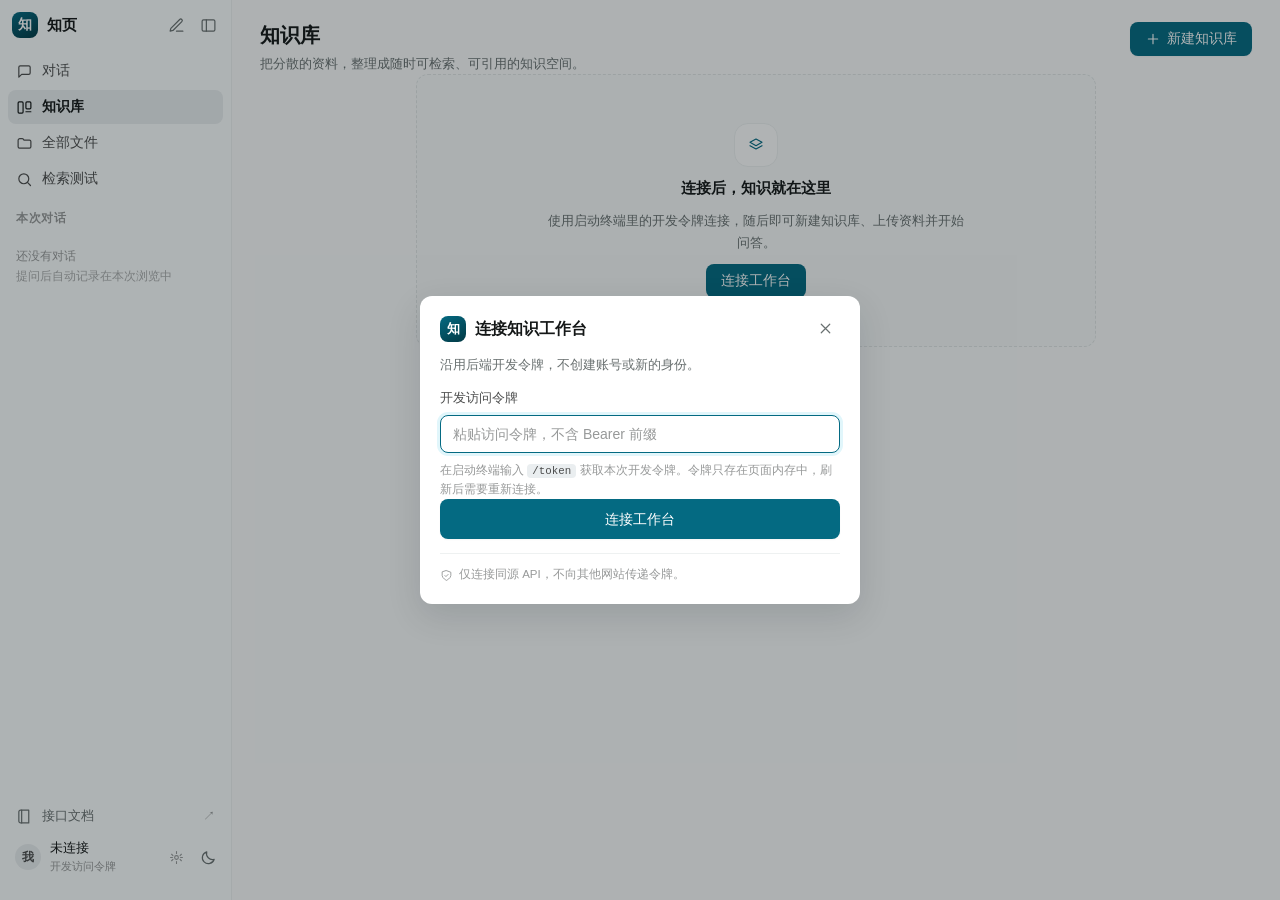
==== commit d3a00b71: "feat(ui): 文件浏览支持查看原始文件与提取正文 - 新增 GET /documents/{id}/file：返回当前版本字节，PDF/图片 inline、其余 attachment，   带 " ====
--- a/frontend/index.html
+++ b/frontend/index.html
@@ -3,7 +3,7 @@
 <head>
   <meta charset="utf-8">
   <meta name="viewport" content="width=device-width, initial-scale=1">
-  <meta http-equiv="Content-Security-Policy" content="default-src 'self'; script-src 'self'; style-src 'self'; connect-src 'self'; img-src 'self' data:; font-src 'self'; object-src 'none'; base-uri 'none'; form-action 'self'">
+  <meta http-equiv="Content-Security-Policy" content="default-src 'self'; script-src 'self'; style-src 'self'; connect-src 'self' blob:; img-src 'self' data: blob:; font-src 'self'; frame-src 'self' blob:; object-src 'none'; base-uri 'none'; form-action 'self'">
   <title>知页 · 知识工作台</title>
   <link rel="icon" href="./favicon.svg" type="image/svg+xml">
   <link rel="stylesheet" href="./style.css">
--- a/frontend/style.css
+++ b/frontend/style.css
@@ -1714,3 +1714,289 @@
     scroll-behavior: auto !important;
   }
 }
+
+/* 分块明细默认折叠为 4 行预览，展开后可滚动查看全文，避免截断后无从核对 */
+.chunk-toggle {
+  margin-left: auto;
+  padding: 2px 8px;
+  font-size: 11.5px;
+  color: var(--accent);
+  background: transparent;
+  border: 1px solid var(--border);
+  border-radius: 6px;
+}
+.chunk-toggle:hover { background: var(--surface-hover); }
+.chunk-card.expanded .chunk-text {
+  display: block;
+  -webkit-line-clamp: unset;
+  overflow-y: auto;
+  max-height: 320px;
+}
+
+/* 解析降级信号：按块标注，只提示受影响的片段 */
+.chunk-warn {
+  font-size: 11px;
+  font-weight: 600;
+  color: #9a5b12;
+  background: #fff4e2;
+  border: 1px solid #f0d3a4;
+  border-radius: 5px;
+  padding: 2px 7px;
+  white-space: nowrap;
+}
+
+/* ------------------------------------------------------- 文件浏览（正文视图） */
+/* 阅读优先：正文按块展示，块头只放定位与警告，不喧宾夺主 */
+.browse-page {
+  max-width: 900px
+}
+.browse-head {
+  align-items: flex-start
+}
+.browse-heading {
+  min-width: 0;
+  flex: 1
+}
+.back-link {
+  display: inline-flex;
+  align-items: center;
+  gap: 4px;
+  padding: 0;
+  margin-bottom: 8px;
+  font-size: 12.5px;
+  color: var(--text-3)
+}
+.back-link:hover {
+  color: var(--accent)
+}
+.back-link svg {
+  width: 14px;
+  height: 14px
+}
+.browse-heading h1 {
+  margin: 0 0 8px;
+  font-size: 21px;
+  line-height: 1.35;
+  overflow-wrap: anywhere
+}
+.browse-meta {
+  display: flex;
+  flex-wrap: wrap;
+  gap: 6px
+}
+.browse-toolbar {
+  display: flex;
+  align-items: center;
+  gap: 12px;
+  margin: 4px 0 18px;
+  padding: 10px 12px;
+  border: 1px solid var(--border-soft);
+  border-radius: var(--r-lg);
+  background: var(--surface-subtle)
+}
+.browse-search {
+  flex: 0 1 320px;
+  min-width: 180px
+}
+.browse-hit-count {
+  font-size: 12px;
+  color: var(--text-3);
+  white-space: nowrap
+}
+.browse-toggle {
+  display: inline-flex;
+  align-items: center;
+  gap: 6px;
+  font-size: 12.5px;
+  color: var(--text-2);
+  cursor: pointer;
+  user-select: none
+}
+.browse-toggle input {
+  accent-color: var(--accent)
+}
+.browse-body {
+  display: flex;
+  flex-direction: column;
+  gap: 18px;
+  padding-bottom: 40px
+}
+.browse-page-group {
+  display: flex;
+  flex-direction: column;
+  gap: 10px
+}
+.browse-page-head {
+  position: sticky;
+  top: 0;
+  z-index: 2;
+  display: flex;
+  align-items: center;
+  gap: 10px;
+  padding: 7px 2px;
+  background: linear-gradient(var(--bg) 72%, transparent);
+  border-bottom: 1px solid var(--border-soft)
+}
+.browse-page-no {
+  font-size: 12px;
+  font-weight: 600;
+  color: var(--accent-ink);
+  background: var(--accent-soft);
+  border-radius: var(--r-pill);
+  padding: 2px 10px
+}
+.browse-page-count {
+  font-size: 11.5px;
+  color: var(--text-4)
+}
+.browse-block {
+  border: 1px solid var(--border-soft);
+  border-radius: var(--r-lg);
+  padding: 14px 16px;
+  background: var(--surface);
+  transition: border-color .15s ease, box-shadow .15s ease
+}
+.browse-block:hover {
+  border-color: var(--border)
+}
+.browse-block.focus {
+  border-color: var(--accent-line);
+  box-shadow: 0 0 0 3px var(--accent-soft)
+}
+.browse-block-head {
+  display: flex;
+  align-items: center;
+  gap: 10px;
+  flex-wrap: wrap;
+  margin-bottom: 8px
+}
+.browse-block-no {
+  font-family: var(--mono);
+  font-size: 11.5px;
+  color: var(--accent);
+  background: var(--accent-soft);
+  border-radius: var(--r-xs);
+  padding: 1px 6px
+}
+.browse-block-loc {
+  font-size: 11.5px;
+  color: var(--text-3);
+  flex: 1;
+  min-width: 0;
+  overflow-wrap: anywhere
+}
+.browse-block-chars {
+  font-size: 11px;
+  color: var(--text-4)
+}
+.browse-copy {
+  font-size: 11.5px;
+  color: var(--text-3);
+  padding: 0
+}
+.browse-text {
+  margin: 0;
+  white-space: pre-wrap;
+  overflow-wrap: anywhere;
+  font-size: 13.5px;
+  line-height: 1.95;
+  color: var(--text-2)
+}
+.browse-text mark {
+  background: #fff1a8;
+  color: inherit;
+  border-radius: 2px;
+  padding: 0 1px
+}
+.source-open-file {
+  margin-top: 14px
+}
+@media (max-width: 720px) {
+  .browse-toolbar { flex-wrap: wrap }
+  .browse-search { flex: 1 1 100% }
+}
+
+/* 原文视图：PDF 内嵌、图片直显，其余格式给下载与说明 */
+.browse-tabs {
+  display: inline-flex;
+  gap: 2px;
+  padding: 2px;
+  border-radius: var(--r-pill);
+  background: var(--surface-active)
+}
+.browse-tab {
+  border: 0;
+  background: transparent;
+  padding: 5px 13px;
+  border-radius: var(--r-pill);
+  font-size: 12.5px;
+  color: var(--text-3);
+  cursor: pointer;
+  transition: background .15s ease, color .15s ease
+}
+.browse-tab:hover {
+  color: var(--text)
+}
+.browse-tab.active {
+  background: var(--surface);
+  color: var(--accent-ink);
+  font-weight: 600;
+  box-shadow: var(--sh-1)
+}
+.browse-frame {
+  width: 100%;
+  height: min(78vh, 880px);
+  border: 1px solid var(--border-soft);
+  border-radius: var(--r-lg);
+  background: var(--surface)
+}
+.browse-image {
+  display: flex;
+  justify-content: center;
+  padding: 14px;
+  border: 1px solid var(--border-soft);
+  border-radius: var(--r-lg);
+  background: var(--surface-subtle)
+}
+.browse-image img {
+  max-width: 100%;
+  height: auto;
+  border-radius: var(--r-md);
+  box-shadow: var(--sh-2)
+}
+.browse-fallback {
+  padding: 30px 24px;
+  text-align: center;
+  border: 1px dashed var(--border);
+  border-radius: var(--r-lg);
+  background: var(--surface-subtle)
+}
+.browse-fallback h3 {
+  margin: 0 0 8px;
+  font-size: 15px;
+  color: var(--text)
+}
+.browse-fallback p {
+  margin: 0 auto 18px;
+  max-width: 46ch;
+  font-size: 12.5px;
+  line-height: 1.85;
+  color: var(--text-3)
+}
+.browse-download {
+  text-decoration: none
+}
+
+.browse-frame-hint {
+  margin-top: 8px;
+  display: flex;
+  align-items: center;
+  gap: 6px;
+  font-size: 11.5px;
+  color: var(--text-4)
+}
+.browse-frame-hint .link-btn {
+  font-size: 11.5px;
+  color: var(--accent);
+  padding: 0
+}
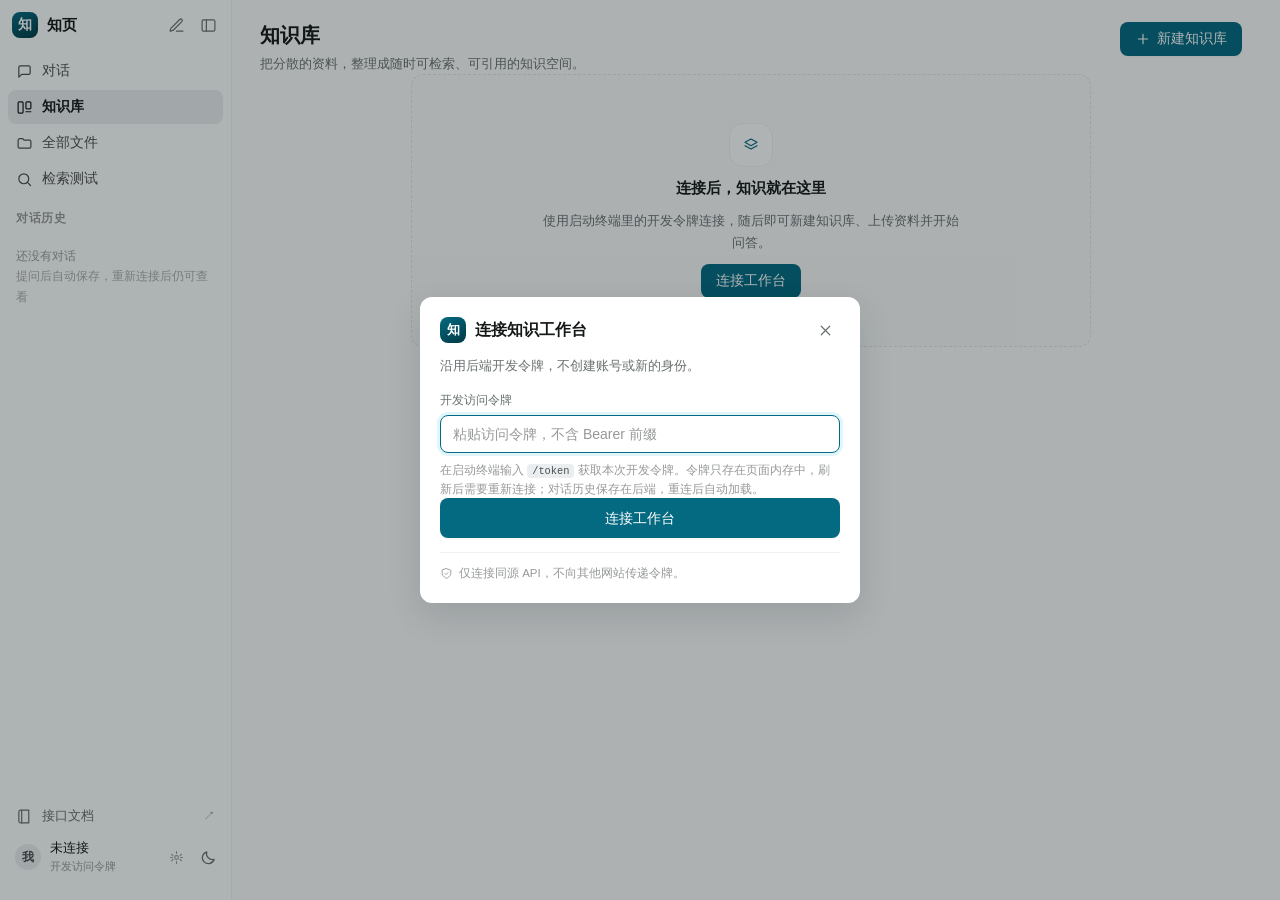
==== commit d63ac8e0: "feat(ui): 办公格式浏览、加载态与对话历史恢复 支持 CSV/PPTX 的格式标签与上传白名单；CSV 用表格预览，PPTX 按幻灯片分组。移除「旧解析器」标签，只有真正走 DeepDoc 的" ====
--- a/frontend/index.html
+++ b/frontend/index.html
@@ -40,13 +40,13 @@
       </nav>
 
       <div class="side-fill">
-        <section class="side-section" aria-label="本次对话">
+        <section class="side-section" aria-label="对话历史">
           <div class="side-section-head">
-            <span>本次对话</span>
+            <span>对话历史</span>
             <span class="side-count" id="session-count"></span>
           </div>
           <div class="session-list" id="session-list"></div>
-          <p class="side-empty" id="session-empty">还没有对话<br><span>提问后自动记录在本次浏览中</span></p>
+          <p class="side-empty" id="session-empty">还没有对话<br><span>提问后自动保存，重新连接后仍可查看</span></p>
         </section>
       </div>
 
@@ -79,7 +79,7 @@
       <p class="modal-desc">沿用后端开发令牌，不创建账号或新的身份。</p>
       <label class="field-label" for="token">开发访问令牌</label>
       <input id="token" class="input" type="password" autocomplete="off" placeholder="粘贴访问令牌，不含 Bearer 前缀" required>
-      <p class="field-hint">在启动终端输入 <code>/token</code> 获取本次开发令牌。令牌只存在页面内存中，刷新后需要重新连接。</p>
+      <p class="field-hint">在启动终端输入 <code>/token</code> 获取本次开发令牌。令牌只存在页面内存中，刷新后需要重新连接；对话历史保存在后端，重连后自动加载。</p>
       <p id="connect-error" class="error-text" role="alert"></p>
       <button class="btn primary full" id="connect-submit" type="submit">连接工作台</button>
       <p class="modal-note"><span data-icon="shield"></span>仅连接同源 API，不向其他网站传递令牌。</p>
--- a/frontend/style.css
+++ b/frontend/style.css
@@ -549,6 +549,8 @@
   height: 100%;
   overflow-y: auto;
   overflow-x: hidden;
+  /* 常驻滚动条槽位：长短页面切换时内容宽度不变，页头左边线才不会左右跳 */
+  scrollbar-gutter: stable;
   background: var(--bg);
 }
 .main:focus { outline: none; }
@@ -572,7 +574,6 @@
   margin: 0 auto;
   padding: 22px 28px 48px;
 }
-.page.narrow { max-width: 980px; }
 
 .page-head {
   display: flex;
@@ -752,6 +753,16 @@
   line-height: 1.65;
 }
 .notice-line.warn { background: var(--warn-soft); border-color: transparent; color: var(--warn); }
+.file-error-line { align-items: center; margin-bottom: 14px; }
+.file-status {
+  display: flex;
+  align-items: center;
+  gap: 8px;
+  margin: -4px 0 12px;
+  font-size: 12px;
+  color: var(--text-4);
+}
+.file-error-line .link-btn { margin-left: auto; flex: 0 0 auto; color: var(--warn); }
 
 /* ==========================================================================
    知识库卡片
@@ -849,6 +860,8 @@
   overflow: hidden;
 }
 .table-scroll { overflow-x: auto; }
+/* 空态已经自带虚线框，外层再包一层卡片会出现双重边框 */
+.table-wrap > .empty { border: 0; background: transparent; }
 
 .document-table {
   width: 100%;
@@ -1272,65 +1285,141 @@
 
 /* ==========================================================================
    检索测试
+   两栏：左侧条件面板（吸顶），右侧结果流。宽度与其他页一致，由 .page 控制。
    ========================================================================== */
-.query-box {
-  padding: 12px 14px 10px;
+.search-layout {
+  display: grid;
+  grid-template-columns: minmax(292px, 352px) minmax(0, 1fr);
+  gap: 20px;
+  align-items: start;
+  margin-top: 18px;
+}
+.search-panel {
+  position: sticky;
+  top: 18px;
+  display: flex;
+  flex-direction: column;
+  padding: 16px;
   border: 1px solid var(--border);
   border-radius: var(--r-lg);
   background: var(--surface);
   box-shadow: var(--sh-1);
-  transition: border-color 0.18s ease, box-shadow 0.18s ease;
-}
-.query-box:focus-within { border-color: var(--accent-line); box-shadow: var(--sh-2); }
+}
+.search-panel-head {
+  display: flex;
+  align-items: baseline;
+  justify-content: space-between;
+  gap: 10px;
+  margin-bottom: 12px;
+}
+.search-panel-title { font-size: 13px; font-weight: 600; color: var(--text); }
+
+.query-box {
+  padding: 10px 12px 9px;
+  border: 1px solid var(--border);
+  border-radius: var(--r-md);
+  background: var(--surface-subtle);
+  transition: border-color 0.18s ease, box-shadow 0.18s ease, background-color 0.18s ease;
+}
+.query-box:focus-within {
+  border-color: var(--accent-line);
+  background: var(--surface);
+  box-shadow: 0 0 0 3px var(--accent-soft);
+}
 .query-box textarea {
   display: block;
   width: 100%;
-  min-height: 58px;
-  max-height: 200px;
-  padding: 2px;
+  min-height: 64px;
+  max-height: 160px;
+  padding: 0;
   border: 0;
   outline: none;
   resize: none;
   background: transparent;
   color: var(--text);
-  font-size: 14.5px;
+  font-size: 14px;
   line-height: 1.65;
 }
 .query-box textarea::placeholder { color: var(--text-4); }
 .query-bar {
   display: flex;
   align-items: center;
-  gap: 10px;
-  margin-top: 6px;
-  flex-wrap: wrap;
+  gap: 8px;
+  margin-top: 8px;
 }
 .query-bar .hint { font-size: 11.5px; color: var(--text-4); }
 .query-bar .spacer { flex: 1 1 auto; }
-.mini-select {
+.search-submit { height: 30px; padding: 0 14px; font-size: 13px; }
+
+.field-block {
+  display: flex;
+  flex-direction: column;
+  gap: 7px;
+  margin-top: 16px;
+}
+.field-label { font-size: 12px; color: var(--text-3); }
+.field-hint { font-size: 11.5px; line-height: 1.6; color: var(--text-4); }
+
+/* 分段选择：三档方式一眼可见，避免下拉框里藏选项 */
+.segmented {
+  display: grid;
+  grid-template-columns: repeat(3, minmax(0, 1fr));
+  gap: 2px;
+  padding: 2px;
+  border: 1px solid var(--border-soft);
+  border-radius: var(--r-md);
+  background: var(--surface-subtle);
+}
+.seg {
   height: 28px;
-  padding: 0 24px 0 8px;
-  border: 1px solid var(--border);
+  padding: 0 4px;
+  border: 0;
   border-radius: var(--r-sm);
-  background: var(--surface);
-  color: var(--text-2);
+  background: transparent;
+  color: var(--text-3);
   font-size: 12.5px;
-  appearance: none;
-  background-image: linear-gradient(45deg, transparent 50%, currentColor 50%),
-    linear-gradient(135deg, currentColor 50%, transparent 50%);
-  background-position: calc(100% - 13px) 11px, calc(100% - 9px) 11px;
-  background-size: 4px 4px, 4px 4px;
-  background-repeat: no-repeat;
-  cursor: pointer;
-}
-
-.results { display: flex; flex-direction: column; gap: 10px; margin-top: 20px; }
+  white-space: nowrap;
+  transition: background-color 0.14s ease, color 0.14s ease;
+}
+.seg:hover:not(.active) { color: var(--text); background: var(--surface-hover); }
+.seg.active {
+  background: var(--surface);
+  color: var(--accent-ink);
+  font-weight: 600;
+  box-shadow: var(--sh-1);
+}
+html[data-theme="dark"] .seg.active { color: var(--accent-strong); }
+
+.search-foot {
+  display: flex;
+  gap: 7px;
+  margin-top: 18px;
+  padding-top: 13px;
+  border-top: 1px solid var(--border-soft);
+  color: var(--text-4);
+}
+.search-foot svg { flex: 0 0 auto; width: 14px; height: 14px; margin-top: 2px; }
+.search-foot p { font-size: 11.5px; line-height: 1.65; }
+
+/* 结果区 */
+.results { display: flex; flex-direction: column; gap: 10px; }
+.result-list { display: flex; flex-direction: column; gap: 10px; }
 .result-summary {
   display: flex;
   align-items: center;
   gap: 8px;
+  min-height: 26px;
   font-size: 12.5px;
   color: var(--text-3);
   flex-wrap: wrap;
+}
+.result-summary strong { font-size: 13px; font-weight: 600; color: var(--text); }
+.summary-query {
+  max-width: 46ch;
+  overflow: hidden;
+  text-overflow: ellipsis;
+  white-space: nowrap;
+  color: var(--text-2);
 }
 .result-summary .chip {
   display: inline-flex;
@@ -1342,16 +1431,31 @@
   color: var(--text-3);
   font-size: 11.5px;
 }
+.result-summary .chip.mono { font-family: var(--mono); }
+.result-summary .chip.warn { background: var(--warn-soft); color: var(--warn); }
 
 .result-card {
   padding: 14px 16px;
   border: 1px solid var(--border-soft);
   border-radius: var(--r-lg);
   background: var(--surface);
-  transition: border-color 0.16s ease, box-shadow 0.16s ease;
+  transition: border-color 0.16s ease, box-shadow 0.16s ease, transform 0.16s ease;
 }
 .result-card:hover { border-color: var(--border); box-shadow: var(--sh-1); }
-.result-head { display: flex; align-items: center; justify-content: space-between; gap: 10px; }
+.result-head { display: flex; align-items: center; gap: 9px; }
+.result-head .spacer { flex: 1 1 auto; }
+.result-rank {
+  flex: 0 0 auto;
+  display: grid;
+  place-items: center;
+  width: 20px;
+  height: 20px;
+  border-radius: var(--r-sm);
+  background: var(--accent-soft);
+  color: var(--accent-strong);
+  font-family: var(--mono);
+  font-size: 11px;
+}
 .result-title {
   display: inline-flex;
   align-items: center;
@@ -1367,7 +1471,6 @@
 }
 .result-title:hover { color: var(--accent); }
 .result-title span { overflow: hidden; text-overflow: ellipsis; white-space: nowrap; }
-.result-title svg { width: 14px; height: 14px; color: var(--text-4); }
 .result-score {
   flex: 0 0 auto;
   padding: 2px 8px;
@@ -1378,22 +1481,150 @@
   font-size: 11px;
 }
 .result-excerpt {
-  margin-top: 8px;
+  margin-top: 9px;
   font-size: 13px;
-  line-height: 1.72;
+  line-height: 1.75;
   color: var(--text-2);
   display: -webkit-box;
   -webkit-line-clamp: 3;
   -webkit-box-orient: vertical;
   overflow: hidden;
 }
+.result-foot {
+  display: flex;
+  align-items: center;
+  gap: 12px;
+  flex-wrap: wrap;
+  margin-top: 10px;
+}
 .source-location {
   display: inline-flex;
   align-items: center;
   gap: 5px;
-  margin-top: 9px;
   font-size: 11.5px;
   color: var(--text-4);
+}
+.result-foot .link-btn { font-size: 12px; }
+
+/* 首次进入的说明卡：三行要点，替代一句孤零零的提示 */
+.search-guide {
+  padding: 18px;
+  border: 1px dashed var(--border);
+  border-radius: var(--r-lg);
+  background: var(--surface-subtle);
+}
+.search-guide h3 { font-size: 14px; font-weight: 600; }
+.search-guide > p { margin-top: 6px; font-size: 12.5px; line-height: 1.7; color: var(--text-3); }
+.guide-list { display: flex; flex-direction: column; gap: 8px; margin-top: 14px; }
+.guide-item {
+  display: flex;
+  align-items: flex-start;
+  gap: 10px;
+  padding: 11px 12px;
+  border: 1px solid var(--border-soft);
+  border-radius: var(--r-md);
+  background: var(--surface);
+}
+.g-ico {
+  flex: 0 0 auto;
+  display: grid;
+  place-items: center;
+  width: 26px;
+  height: 26px;
+  border-radius: 8px;
+  background: var(--accent-soft);
+  color: var(--accent-strong);
+}
+.g-ico svg { width: 14px; height: 14px; }
+.guide-item strong { display: block; font-size: 13px; font-weight: 600; color: var(--text); }
+.guide-item span { display: block; margin-top: 3px; font-size: 12px; line-height: 1.65; color: var(--text-3); }
+.guide-samples {
+  display: flex;
+  align-items: center;
+  gap: 8px;
+  flex-wrap: wrap;
+  margin-top: 14px;
+  padding-top: 13px;
+  border-top: 1px solid var(--border-soft);
+}
+.guide-samples-label { font-size: 11.5px; color: var(--text-4); }
+.sample-chip {
+  height: 26px;
+  padding: 0 10px;
+  border: 1px solid var(--border);
+  border-radius: var(--r-pill);
+  background: var(--surface);
+  color: var(--text-2);
+  font-size: 12px;
+  transition: border-color 0.14s ease, color 0.14s ease, background-color 0.14s ease;
+}
+.sample-chip:hover { border-color: var(--accent-line); color: var(--accent-ink); background: var(--accent-soft); }
+
+/* 面板内的范围控件铺满整列，避免只剩一小截按钮 */
+.field-block .scope-btn { width: 100%; max-width: none; height: 32px; justify-content: space-between; }
+.field-block .scope-btn .scope-label { flex: 1 1 auto; text-align: left; }
+
+/* 空态下方的范围概览：说明这次检索会覆盖哪些知识库 */
+.scope-card {
+  margin-top: 12px;
+  padding: 16px 18px;
+  border: 1px solid var(--border-soft);
+  border-radius: var(--r-lg);
+  background: var(--surface);
+}
+.scope-card-head {
+  display: flex;
+  align-items: baseline;
+  justify-content: space-between;
+  gap: 10px;
+}
+.scope-card h3 { font-size: 13.5px; font-weight: 600; }
+.scope-card p { margin-top: 6px; font-size: 12px; line-height: 1.7; color: var(--text-3); }
+.scope-list { display: flex; flex-wrap: wrap; gap: 8px; margin-top: 12px; }
+.scope-item {
+  display: inline-flex;
+  align-items: center;
+  gap: 7px;
+  max-width: 280px;
+  height: 32px;
+  padding: 0 12px 0 9px;
+  border: 1px solid var(--border);
+  border-radius: var(--r-pill);
+  background: var(--surface);
+  color: var(--text-2);
+  font-size: 12.5px;
+  transition: border-color 0.14s ease, color 0.14s ease, background-color 0.14s ease;
+}
+.scope-item:hover { border-color: var(--accent-line); color: var(--accent-ink); background: var(--accent-soft); }
+.scope-item.active { border-color: var(--accent-line); color: var(--accent-ink); background: var(--accent-soft); font-weight: 600; }
+.scope-item svg { width: 14px; height: 14px; flex: 0 0 auto; color: var(--accent); }
+.scope-item span { overflow: hidden; text-overflow: ellipsis; white-space: nowrap; }
+.scope-more { align-self: center; font-size: 11.5px; color: var(--text-4); }
+
+/* 知识库筛选按钮（全部文件页）：与检索范围控件同一手感 */
+.filter-btn {
+  display: inline-flex;
+  align-items: center;
+  gap: 7px;
+  height: 34px;
+  max-width: 260px;
+  padding: 0 10px;
+  border: 1px solid var(--border);
+  border-radius: var(--r-md);
+  background: var(--surface);
+  color: var(--text-2);
+  font-size: 13px;
+  transition: border-color 0.16s ease, background-color 0.16s ease;
+}
+.filter-btn:hover { border-color: var(--accent-line); background: var(--surface-hover); }
+.filter-btn.active { color: var(--accent-ink); border-color: var(--accent-line); background: var(--accent-soft); }
+.filter-btn svg { width: 14px; height: 14px; flex: 0 0 auto; color: currentColor; }
+.filter-label { overflow: hidden; text-overflow: ellipsis; white-space: nowrap; }
+
+/* 窄屏：条件面板回到顶部，结果占满宽度 */
+@media (max-width: 980px) {
+  .search-layout { grid-template-columns: minmax(0, 1fr); gap: 14px; }
+  .search-panel { position: static; }
 }
 
 /* ==========================================================================
@@ -1700,7 +1931,9 @@
   .chat-tag { display: none; }
   .answer-body { font-size: 14.5px; }
   .composer { border-radius: 14px; }
-  .result-head { flex-direction: column; align-items: flex-start; gap: 6px; }
+  .result-head { flex-wrap: wrap; }
+  .result-head .spacer { display: none; }
+  .result-score { margin-left: auto; }
   .shoulder { gap: 8px; }
   .shoulder .search-field { flex: 1 1 100%; }
   .head-actions { width: 100%; }
@@ -1746,10 +1979,8 @@
 }
 
 /* ------------------------------------------------------- 文件浏览（正文视图） */
-/* 阅读优先：正文按块展示，块头只放定位与警告，不喧宾夺主 */
-.browse-page {
-  max-width: 900px
-}
+/* 阅读优先：正文按块展示，块头只放定位与警告，不喧宾夺主。
+   页面宽度统一由 .page 决定，各页不再各自收窄，否则全屏下左侧对不齐。 */
 .browse-head {
   align-items: flex-start
 }
@@ -1896,6 +2127,8 @@
 }
 .browse-text {
   margin: 0;
+  /* 页面变宽后正文仍保持可读行宽，不与页头对齐冲突 */
+  max-width: 84ch;
   white-space: pre-wrap;
   overflow-wrap: anywhere;
   font-size: 13.5px;
@@ -1965,23 +2198,72 @@
   box-shadow: var(--sh-2)
 }
 .browse-fallback {
-  padding: 30px 24px;
-  text-align: center;
+  display: flex;
+  align-items: center;
+  gap: 16px;
+  padding: 22px 24px;
   border: 1px dashed var(--border);
   border-radius: var(--r-lg);
   background: var(--surface-subtle)
 }
-.browse-fallback h3 {
-  margin: 0 0 8px;
-  font-size: 15px;
-  color: var(--text)
-}
-.browse-fallback p {
-  margin: 0 auto 18px;
-  max-width: 46ch;
+/* 纯文本 / Markdown 原文：按原样显示，不做样式渲染 */
+.browse-plain {
+  border: 1px solid var(--border-soft);
+  border-radius: var(--r-lg);
+  background: var(--surface);
+  overflow: hidden
+}
+.plain-note {
+  display: flex;
+  align-items: center;
+  gap: 7px;
+  padding: 9px 14px;
+  border-bottom: 1px solid var(--border-soft);
+  background: var(--surface-subtle);
+  color: var(--text-4);
+  font-size: 11.5px;
+  line-height: 1.6
+}
+.plain-note svg { flex: 0 0 auto; width: 14px; height: 14px }
+.plain-body {
+  margin: 0;
+  padding: 16px 18px;
+  max-height: 70vh;
+  overflow: auto;
+  font-family: var(--mono);
   font-size: 12.5px;
   line-height: 1.85;
+  color: var(--text-2);
+  white-space: pre-wrap;
+  overflow-wrap: anywhere
+}
+.fallback-mark {
+  flex: 0 0 auto;
+  display: grid;
+  place-items: center;
+  width: 46px;
+  height: 46px;
+  border-radius: 14px;
+  border: 1px solid var(--border-soft);
+  background: var(--surface);
+  color: var(--accent)
+}
+.fallback-mark svg { width: 20px; height: 20px }
+.fallback-info { flex: 1 1 auto; min-width: 0 }
+.fallback-info h3 { margin: 0 0 6px; font-size: 14.5px; color: var(--text) }
+.fallback-info p {
+  margin: 0;
+  max-width: 60ch;
+  font-size: 12.5px;
+  line-height: 1.8;
   color: var(--text-3)
+}
+.fallback-meta { display: flex; flex-wrap: wrap; gap: 6px; margin-top: 10px }
+.fallback-actions { display: flex; flex: 0 0 auto; gap: 8px; align-items: center }
+.fallback-actions .btn { text-decoration: none }
+@media (max-width: 720px) {
+  .browse-fallback { flex-wrap: wrap }
+  .fallback-actions { width: 100%; justify-content: flex-start }
 }
 .browse-download {
   text-decoration: none
@@ -2000,3 +2282,80 @@
   color: var(--accent);
   padding: 0
 }
+
+/* 表格块：还原成真表格，列宽自适应，窄屏可横向滚动 */
+.browse-table-wrap {
+  overflow-x: auto;
+  border: 1px solid var(--border-soft);
+  border-radius: var(--r-md);
+  background: var(--surface)
+}
+.browse-table {
+  width: 100%;
+  border-collapse: collapse;
+  font-size: 12.5px;
+}
+.browse-table th {
+  padding: 7px 12px;
+  background: var(--surface-subtle);
+  border-bottom: 1px solid var(--border-soft);
+  color: var(--text-4);
+  font-size: 11.5px;
+  font-weight: 600;
+  text-align: left;
+  white-space: nowrap;
+}
+.browse-table td {
+  padding: 7px 12px;
+  border-bottom: 1px solid var(--border-soft);
+  color: var(--text-2);
+  white-space: nowrap;
+  vertical-align: top;
+}
+.browse-table tbody tr:last-child td { border-bottom: 0 }
+.browse-table tbody tr:nth-child(even) { background: var(--surface-subtle) }
+.browse-table tbody tr:hover { background: var(--surface-hover) }
+.browse-table .col-key { font-family: var(--mono); color: var(--text-3) }
+
+/* 表格预览：工作表切换 + 只读网格 */
+.sheet-tabs {
+  display: flex;
+  gap: 6px;
+  flex-wrap: wrap;
+  margin-bottom: 10px;
+}
+.sheet-tab {
+  display: inline-flex;
+  align-items: center;
+  gap: 6px;
+  height: 30px;
+  padding: 0 12px;
+  border: 1px solid var(--border);
+  border-radius: var(--r-pill);
+  background: var(--surface);
+  color: var(--text-2);
+  font-size: 12.5px;
+  transition: border-color 0.14s ease, background-color 0.14s ease, color 0.14s ease;
+}
+.sheet-tab:hover { border-color: var(--accent-line); color: var(--accent-ink); }
+.sheet-tab.active {
+  border-color: var(--accent-line);
+  background: var(--accent-soft);
+  color: var(--accent-ink);
+  font-weight: 600;
+}
+.sheet-tab-count {
+  padding: 0 5px;
+  border-radius: var(--r-pill);
+  background: var(--surface-active);
+  color: var(--text-4);
+  font-family: var(--mono);
+  font-size: 10.5px;
+}
+.sheet-single {
+  margin-bottom: 10px;
+  font-size: 12.5px;
+  color: var(--text-3);
+}
+.sheet-table th { position: sticky; top: 0; z-index: 1; }
+
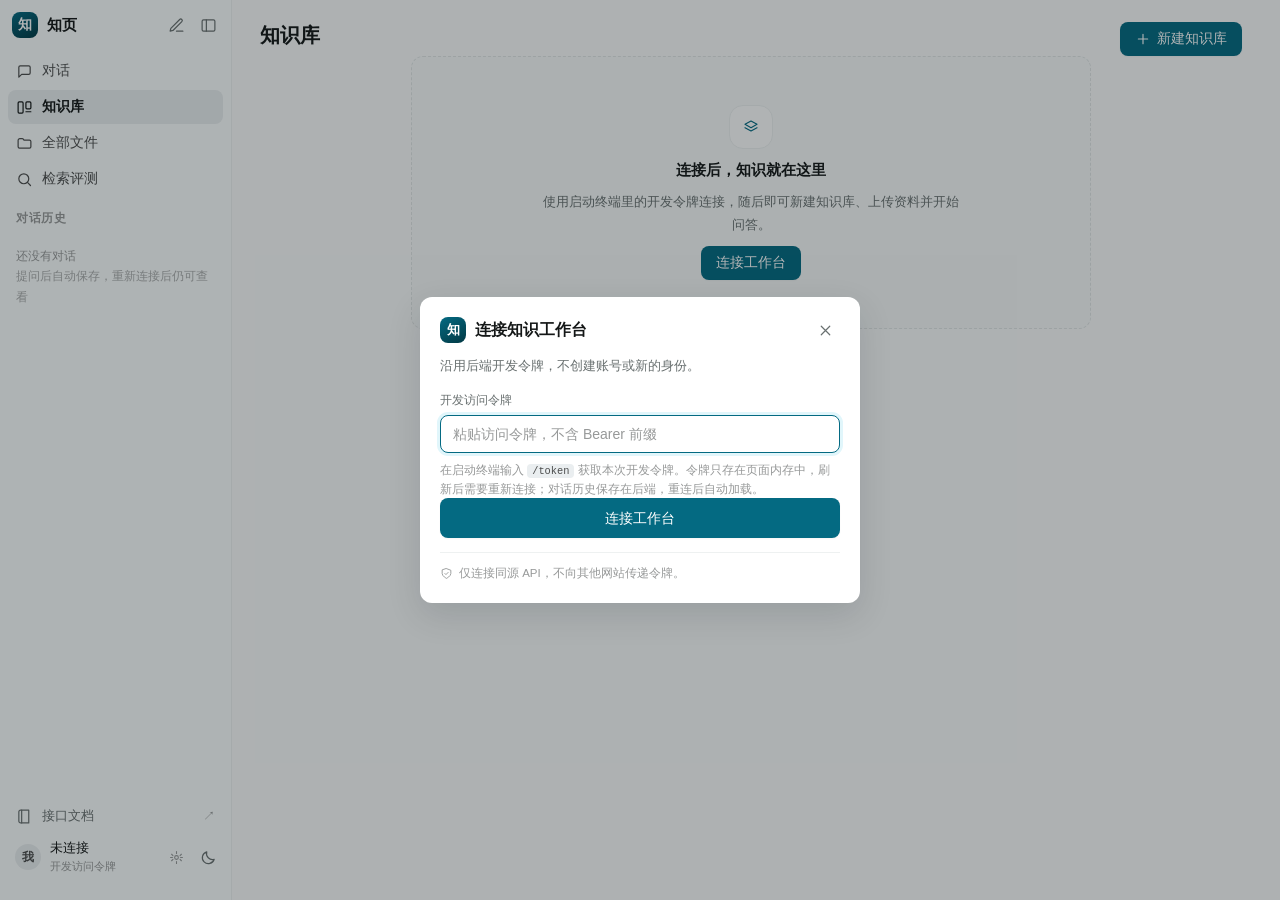
==== commit 507f7532: "feat(workbench): 展示检索评测并下沉库内检索入口" ====
--- a/frontend/index.html
+++ b/frontend/index.html
@@ -36,7 +36,7 @@
         <button class="nav-item" type="button" data-page="chat"><span class="nav-icon" data-icon="chat"></span><span class="nav-text">对话</span></button>
         <button class="nav-item" type="button" data-page="knowledge"><span class="nav-icon" data-icon="library"></span><span class="nav-text">知识库</span></button>
         <button class="nav-item" type="button" data-page="files"><span class="nav-icon" data-icon="folder"></span><span class="nav-text">全部文件</span></button>
-        <button class="nav-item" type="button" data-page="search"><span class="nav-icon" data-icon="search"></span><span class="nav-text">检索测试</span></button>
+        <button class="nav-item" type="button" data-page="search"><span class="nav-icon" data-icon="search"></span><span class="nav-text">检索评测</span></button>
       </nav>
 
       <div class="side-fill">
--- a/frontend/style.css
+++ b/frontend/style.css
@@ -1002,6 +1002,8 @@
 .upload-copy strong { display: block; font-size: 13.5px; font-weight: 600; }
 .upload-copy p { margin-top: 2px; font-size: 12px; color: var(--text-4); }
 .upload-actions { display: flex; align-items: center; gap: 8px; }
+.upload-actions .parser-choice { width: auto; min-width: 148px; flex-shrink: 0; }
+.status-detail { max-width: 270px; white-space: normal; line-height: 1.5; }
 .upload-feedback { display: flex; flex-direction: column; gap: 6px; margin: -6px 0 16px; }
 .upload-feedback p { font-size: 12.5px; color: var(--text-3); }
 .upload-feedback p.warning { color: var(--warn); }
@@ -1285,25 +1287,28 @@
 
 /* ==========================================================================
    检索测试
-   两栏：左侧条件面板（吸顶），右侧结果流。宽度与其他页一致，由 .page 控制。
+   上下分布：条件区独占一行，结果区在下方；宽度与其他页一致，由 .page 控制。
    ========================================================================== */
 .search-layout {
-  display: grid;
-  grid-template-columns: minmax(292px, 352px) minmax(0, 1fr);
-  gap: 20px;
-  align-items: start;
+  display: flex;
+  flex-direction: column;
+  gap: 16px;
   margin-top: 18px;
 }
 .search-panel {
-  position: sticky;
-  top: 18px;
   display: flex;
   flex-direction: column;
-  padding: 16px;
+  padding: 16px 18px;
   border: 1px solid var(--border);
   border-radius: var(--r-lg);
   background: var(--surface);
   box-shadow: var(--sh-1);
+}
+.search-options {
+  display: grid;
+  grid-template-columns: repeat(2, minmax(0, 1fr));
+  gap: 0 20px;
+  align-items: start;
 }
 .search-panel-head {
   display: flex;
@@ -1480,6 +1485,25 @@
   font-family: var(--mono);
   font-size: 11px;
 }
+.result-kb {
+  flex: 0 0 auto;
+  display: inline-flex;
+  align-items: center;
+  gap: 4px;
+  max-width: 26ch;
+  padding: 2px 8px;
+  border: 1px solid var(--border-soft);
+  border-radius: var(--r-pill);
+  background: var(--surface-subtle);
+  color: var(--text-3);
+  font-size: 11.5px;
+}
+.result-kb:hover {
+  border-color: var(--accent-line);
+  background: var(--accent-soft);
+  color: var(--accent-strong);
+}
+.result-kb span { overflow: hidden; text-overflow: ellipsis; white-space: nowrap; }
 .result-excerpt {
   margin-top: 9px;
   font-size: 13px;
@@ -1623,8 +1647,8 @@
 
 /* 窄屏：条件面板回到顶部，结果占满宽度 */
 @media (max-width: 980px) {
-  .search-layout { grid-template-columns: minmax(0, 1fr); gap: 14px; }
-  .search-panel { position: static; }
+  .search-layout { gap: 14px; }
+  .search-options { grid-template-columns: minmax(0, 1fr); }
 }
 
 /* ==========================================================================
@@ -2237,6 +2261,29 @@
   white-space: pre-wrap;
   overflow-wrap: anywhere
 }
+.docx-preview {
+  padding: 18px 20px;
+  border: 1px solid var(--border-soft);
+  border-radius: var(--r-lg);
+  background: var(--surface)
+}
+.docx-para {
+  margin: 0 0 10px;
+  font-size: 14px;
+  line-height: 1.8;
+  color: var(--text-2);
+  white-space: pre-wrap
+}
+.docx-para:last-child { margin-bottom: 0 }
+.docx-heading {
+  margin: 18px 0 8px;
+  font-size: 16px;
+  font-weight: 600;
+  color: var(--text)
+}
+.docx-heading:first-child { margin-top: 0 }
+.docx-preview .browse-table-wrap { margin: 10px 0 16px }
+.docx-preview .browse-table-wrap:last-child { margin-bottom: 0 }
 .fallback-mark {
   flex: 0 0 auto;
   display: grid;
@@ -2359,3 +2406,34 @@
 }
 .sheet-table th { position: sticky; top: 0; z-index: 1; }
 
+/* 评测入口沿用现有卡片、表格与颜色，只补充指标和过程布局。 */
+.embedded-search { padding: 0; }
+.evaluation-content { display: grid; gap: 20px; }
+.evaluation-content h2 { margin: 8px 0 0; font-size: 18px; }
+.eval-overview, .eval-case { border: 1px solid var(--border); border-radius: var(--r-lg, 12px); background: var(--surface); padding: 20px; }
+.eval-status, .eval-scores { display: flex; gap: 10px; align-items: center; flex-wrap: wrap; }
+.eval-metrics { display: grid; grid-template-columns: repeat(4, minmax(0, 1fr)); gap: 18px; margin: 24px 0; }
+.eval-metric { display: grid; gap: 8px; color: var(--text-3); font-size: 13px; }
+.eval-metric strong { color: var(--text); font-size: 28px; font-variant-numeric: tabular-nums; }
+.eval-table { width: 100%; border-collapse: collapse; white-space: nowrap; }
+.eval-table th, .eval-table td { padding: 14px 18px; text-align: left; border-bottom: 1px solid var(--border); }
+.eval-table th { color: var(--text-3); font-size: 13px; }
+.eval-timeline { max-height: 210px; overflow: auto; margin: 0; padding: 0 0 0 24px; color: var(--text-3); line-height: 1.9; }
+.eval-filter { width: auto; max-width: 220px; }
+.eval-check { display: flex; align-items: center; gap: 8px; font-size: 14px; }
+.eval-cases { display: grid; gap: 12px; }
+.eval-case summary { display: flex; align-items: baseline; gap: 12px; cursor: pointer; }
+.eval-case summary strong { flex: 1; font-size: 14px; overflow-wrap: anywhere; }
+.eval-case summary::before { content: '+'; color: var(--text-3); }
+.eval-case[open] summary::before { content: '-'; }
+.eval-scores { margin: 14px 0; }
+.eval-case .btn { margin: 0 8px 12px 0; }
+.eval-hit { display: flex; margin: 8px 0; text-align: left; }
+.eval-expected { color: var(--text-3); font-size: 13px; line-height: 1.8; }
+@media (max-width: 640px) {
+  .eval-metrics { grid-template-columns: repeat(2, minmax(0, 1fr)); }
+  .eval-case { padding: 14px; }
+  .eval-case summary { flex-wrap: wrap; }
+  .eval-case summary strong { flex-basis: 75%; }
+}
+
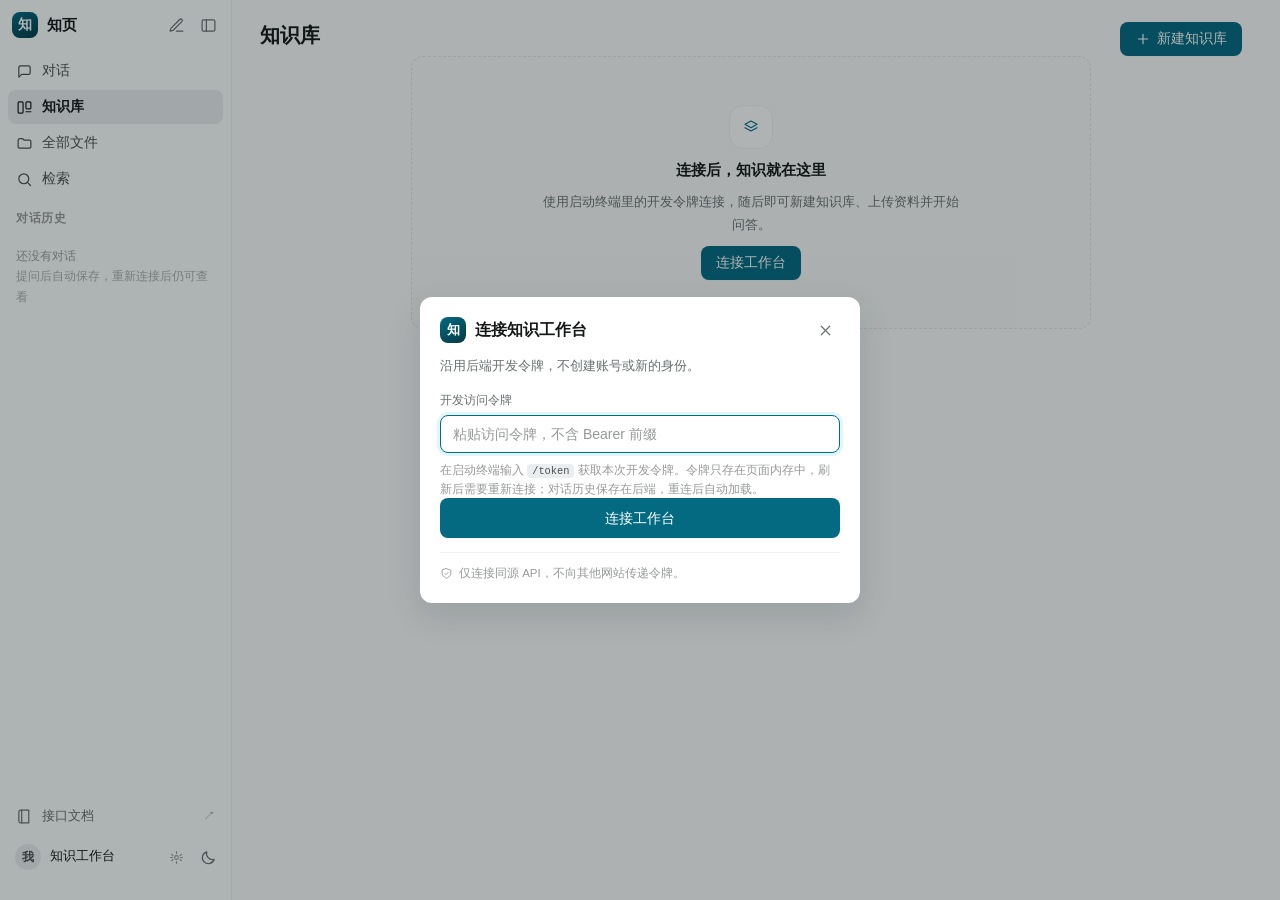
==== commit aee96969: "feat(ui): 检索入口改为资料检索，评测页下线 - 导航「检索评测」改为「检索」，直接渲染 search.mjs（全局范围可选） - evaluation.mjs 保留文件与单测，路由不再引用 " ====
--- a/frontend/index.html
+++ b/frontend/index.html
@@ -19,7 +19,7 @@
   </div>
   <div class="scrim" id="scrim" hidden></div>
 
-  <div class="app" id="app">
+  <div class="app" id="app" data-connected="false">
     <aside class="sidebar" id="sidebar" aria-label="工作台导航">
       <div class="side-head">
         <a class="brand" href="#knowledge" id="brand">
@@ -36,7 +36,7 @@
         <button class="nav-item" type="button" data-page="chat"><span class="nav-icon" data-icon="chat"></span><span class="nav-text">对话</span></button>
         <button class="nav-item" type="button" data-page="knowledge"><span class="nav-icon" data-icon="library"></span><span class="nav-text">知识库</span></button>
         <button class="nav-item" type="button" data-page="files"><span class="nav-icon" data-icon="folder"></span><span class="nav-text">全部文件</span></button>
-        <button class="nav-item" type="button" data-page="search"><span class="nav-icon" data-icon="search"></span><span class="nav-text">检索评测</span></button>
+        <button class="nav-item" type="button" data-page="search"><span class="nav-icon" data-icon="search"></span><span class="nav-text">检索</span></button>
       </nav>
 
       <div class="side-fill">
@@ -57,7 +57,7 @@
         <div class="user-row">
           <button class="user-card" id="connection" type="button">
             <span class="avatar" aria-hidden="true">我</span>
-            <span class="user-meta"><strong id="connection-label">未连接</strong><small>开发访问令牌</small></span>
+            <span class="user-meta"><strong id="connection-label">知识工作台</strong></span>
             <span class="user-cog" data-icon="settings" aria-hidden="true"></span>
           </button>
           <button class="icon-btn" id="theme-toggle" type="button" aria-label="切换深浅色" title="切换深浅色" data-icon="moon"></button>
--- a/frontend/style.css
+++ b/frontend/style.css
@@ -2408,7 +2408,8 @@
 
 /* 评测入口沿用现有卡片、表格与颜色，只补充指标和过程布局。 */
 .embedded-search { padding: 0; }
-.evaluation-content { display: grid; gap: 20px; }
+.evaluation-content { display: grid; grid-template-columns: minmax(0, 1fr); gap: 20px; }
+.evaluation-content > .table-wrap { overflow-x: auto; }
 .evaluation-content h2 { margin: 8px 0 0; font-size: 18px; }
 .eval-overview, .eval-case { border: 1px solid var(--border); border-radius: var(--r-lg, 12px); background: var(--surface); padding: 20px; }
 .eval-status, .eval-scores { display: flex; gap: 10px; align-items: center; flex-wrap: wrap; }
@@ -2420,6 +2421,8 @@
 .eval-table th { color: var(--text-3); font-size: 13px; }
 .eval-timeline { max-height: 210px; overflow: auto; margin: 0; padding: 0 0 0 24px; color: var(--text-3); line-height: 1.9; }
 .eval-filter { width: auto; max-width: 220px; }
+.eval-run { display: grid; gap: 4px; max-width: 340px; }
+.eval-run .input { width: auto; }
 .eval-check { display: flex; align-items: center; gap: 8px; font-size: 14px; }
 .eval-cases { display: grid; gap: 12px; }
 .eval-case summary { display: flex; align-items: baseline; gap: 12px; cursor: pointer; }
